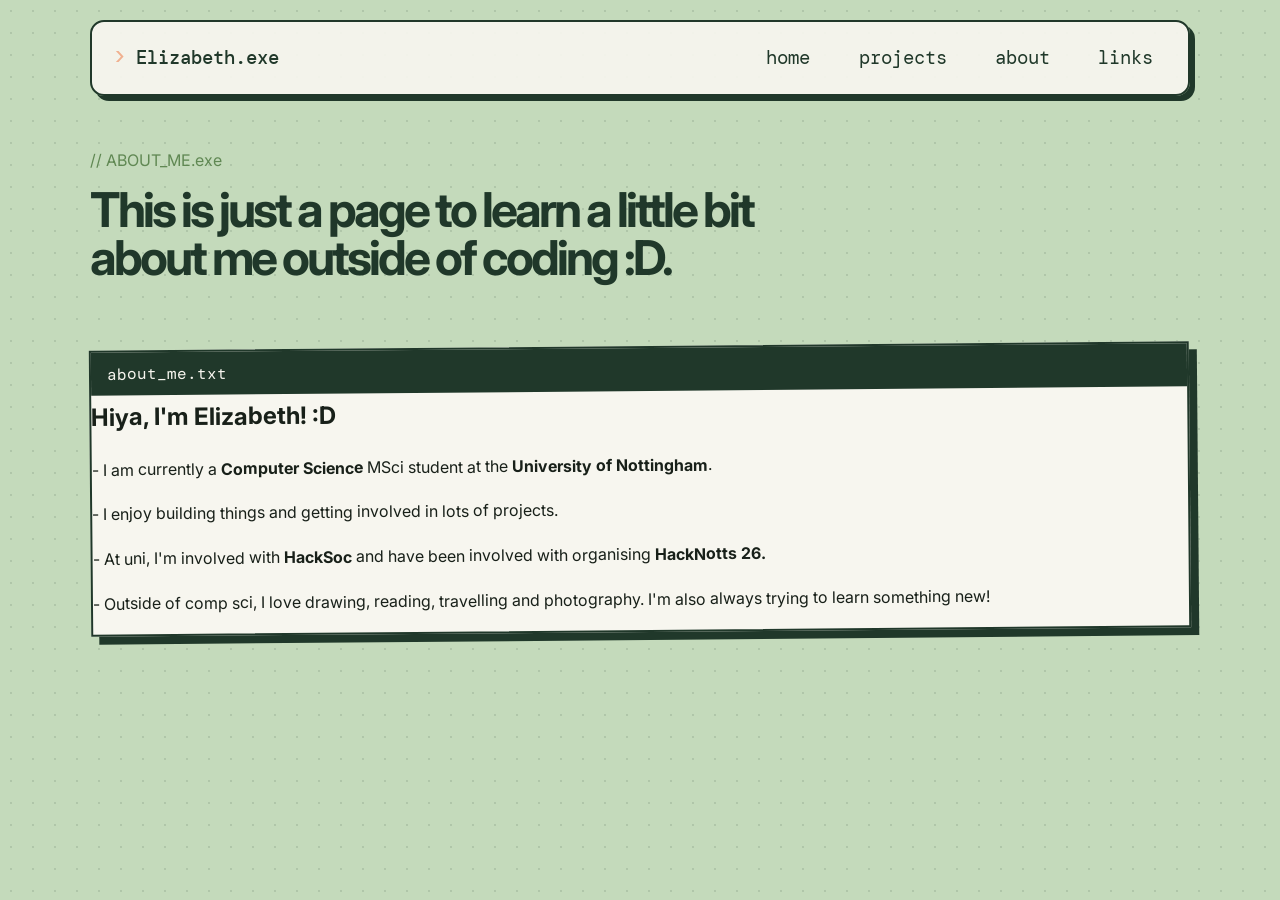
==== about.html @ 5b06da38 "complete about_me.txt window" ====
<!DOCTYPE html>
<html lang="en">
    <head>
        <title>Elizabeth - about</title>
        <meta charset="UTF-8">
        <meta name="viewport" content="width=device-width, initial-scale=1.0">
        <link rel="stylesheet" href="https://cdnjs.cloudflare.com/ajax/libs/font-awesome/4.7.0/css/font-awesome.min.css">
        <link rel="stylesheet" href="style.css">
    </head>

    <body>
        <header>
            <a href="website.html" class="logo"> Elizabeth.exe</a>
    
            <nav> 
                <a href="website.html">home</a>
                <a href="projects.html"> projects</a>
                <a href="about.html"> about</a>
                <a href="#">links</a>
            </nav>

        </header>

        <main class="about-page">

            <section class="about-heading">
                <p class="terminal-label">
                    // ABOUT_ME.exe
                </p>

                <h1>
                    This is just a page to learn a little bit about me outside of coding :D.
                </h1>

            </section>


            <section class="about-window">
                <div class="about-window-bar">
                    <span>
                        about_me.txt
                    </span>

                    <div class="window-buttons">

                        <i></i>
                        <i></i>
                        <i></i>
    
                    </div>
                </div>

                <div class="about-txt">
                    <h2>
                        Hiya, I'm Elizabeth! :D
                    </h2>

                    <p>
                        - I am currently a <b>Computer Science</b> MSci student at the <b>University of Nottingham</b>.
                    </p>

                    <p>
                        - I enjoy building things and getting involved in lots of projects.
                    </p>

                    <p>
                        - At uni, I'm involved with <b>HackSoc </b> and have been involved with organising <b>HackNotts 26.</b>
                    </p>

                    <p>
                        - Outside of comp sci, I love drawing, reading, travelling and photography. I'm also always trying to learn something new!
                    </p>
                </div>
            </section>





</html>
---- style.css ----
@import url('https://fonts.googleapis.com/css2?family=DM+Mono:wght@400;500&family=Inter:wght@400;500;600;700&family=Patrick+Hand&display=swap');

:root {
    --background: #c4dabb;
    --paper: #f7f6ef;
    --forest: #20382a;
    --text: #182019;
    --text-line: #667168;
    --accent: rgb(96, 136, 83);
    --accent-light: #f0b08f;
    --line: #9eaa9f;
    --shadow: rgba(24, 32, 25, 0.15);
}


*{
    margin: 0;
    padding: 0;
    box-sizing: border-box;
    
}

html {
    scroll-behavior: smooth;
}


body {
    min-height: 100vh;
    overflow-x: hidden;
    background: var(--background);
    color: var(--text);
    font-family: 'Inter', sans-serif;

    background-image: radial-gradient(rgba(32,56,42,0.12) 1px, transparent 1px);

    background-size: 22px 22px;
}

a {
    text-decoration: none;
    color: inherit;
}

header {
    position: fixed;
    top: 20px;
    left: 50%;
    transform: translateX(-50%);
    width: min(1100px, 90%);
    padding: 1rem 1.4rem;
    background: rgba(247, 246, 239, 0.92);
    border: 2px solid var(--forest);
    border-radius: 14px;
    box-shadow: 5px 5px 0 var(--forest);
    display:flex;
    justify-content: space-between;
    align-items: center;
    z-index:100;
}

.logo{
    font-family: 'DM Mono', monospace;
    font-size: 1.2rem;
    font-weight: 500;
    color: var(--forest);  
    transition: 0.5s;
}

.logo:before {
    content: '>';
    color: var(--accent-light);
}

.logo:hover{
    transform: scale(1.1);
}

nav {
    display: flex;
    align-items: center;
    gap: 1.5rem;
}

nav a {
    font-family: 'DM Mono', monospace;
    font-size: 1.2rem;
    color: var(--forest);
    padding: 0.4rem 0.7rem;
    border: 1px solid transparent;
    transition: 0.2s ease;
}

nav a:hover, nav a.active{
    background: var(--accent-light);
    border: 1px solid var(--forest);

    transform: rotate(-2 deg);
}


.home {
   position: relative;
    width: min(1100px, 90%);
    min-height: 100vh;
    margin: 0 auto;
    padding-top: 160px;
    padding-bottom: 100px;
    display: grid;
    grid-template-columns: 0.8fr 1.2fr;
    gap: 5rem;
    align-items: center;
  }
  
.home-img  {
    position: relative;
    display: flex;
    justify-content: center;
    align-items: center;
}

.home-img::before{
    content: "";
    position: absolute;
    width: 90px;
    height: 25px;
    background: rgba(239, 196, 142, 0.8);
    top: -15px;
    left: 50%;
    transform: translateX(-50%) rotate(-4deg);
    z-index: 2;


}


.home-img img {
    width: 330px;
    height: 380px;
    object-fit: cover;
    border: 8px solid var(--paper);
    box-shadow: 8px 8px 0 var(--forest), 0 12px 30px var(--shadow);
    transform: rotate(-3deg);
    transition: 0.3s ease;
}

.home-img img:hover {
    transform: rotate(1deg) scale(1.03);
}

.home-img:after {
    content: "^ This is me, designed using picrew! :)";
    position: absolute;
    bottom: -45px;
    right: 5px;
    font-family: "Patrick Hand", cursive;
    font-size: 1.4rem;
    color: var(--forest);
    transform: rotate(-5deg);

}

.home-content {
    position:relative;
}

.home-content:before {
    content:"// Computer Science Student at the University of Nottingham!";
    display: block;
    margin-bottom: 0.8rem;
    font-family: 'DM Mono', monospace;
    font-size: 0.8rem;
    color: var(--accent);
}

.home-content h1{
    font-size: clamp(3rem, 6vw, 5.5rem);
    line-height: 0.95;
    letter-spacing: -3px;
    margin-bottom: 1.5rem;
    color: var(--forest);
}

.home-content h1 span{
    color: var(--accent);
}

.social-icons {
    display: flex;
    gap: 1rem;
    margin-top: 2rem;
    flex-wrap: wrap;
}

.social-icons .link a {
    background: var(--forest);
    color: white;
    padding: 0.8rem 1rem;
    border: 2px solid var(--forest);
    display: flex;
    flex-direction: row;
    align-items: center;
    gap: 0.6rem;
    transition: 0.2s ease;
    font-family: 'DM Mono', monospace;
    font-size: 0.8rem;

}

.social-icons .link a:hover {
    background: var(--accent);
    transform: translateY(-4px) rotate(-2deg);
    box-shadow: 4px 4px 0 var(--forest);
}


.social-icons i {
    font-size: 20px !important;
}


.info-box {
   position: relative;
   background: var(--paper);
   border: 2px solid var(--forest);
   padding: 2rem;
   margin: 2rem 0;
   box-shadow: 7px 7px 0 var(--forest);
   transform: rotate(1deg);
}

.info-box:before{
    content: "about_me.txt";
    display: block;
    margin: -2rem -2rem 2rem -2rem;
    padding: 0.5rem 1rem;
    background: var(--forest);
    color: var(--paper);
    font-family: 'DM Mono', monospace;
    font-size: 0.75rem;
}

.info-box:after{
    content: "x";
    position: absolute;
    top: 5px;
    right: 10px;
    color: var(--paper);
    font-family: 'DM Mono', monospace;
}
  
.info-box h3 {
    font-family: 'DM Mono', monospace;
    font-size: 1.5rem;
    margin-bottom: 1rem;
    color: var(--accent);
}

.info-box p {
    font-size: 1rem;
    line-height: 1.7;
    color: var(--text);
}

.home-content h4{
    margin-top: 3rem;
    margin-bottom: 1.5rem;
    font-size: 1rem;
    font-family: 'DM Mono', monospace;
    color: var(--forest);
}

.home-content > p {
    margin-bottom: 1rem;
    padding: 1rem 1.2rem;
    background: rgba(247, 246, 239, 0.7);
    border-left: 4px solid var(--accent);
    font-size: 0.95rem;
    line-height: 1.7;
}


.home-content:after {
    content: "thank you for looking at my wesbite! :)";
    position: absolute;
    right: -30px;
    top: -40px;
    padding: 0.5rem 0.8rem;
    background: var(--accent-light);
    border: 1px solid var(--forest);
    font-family: 'DM Mono', monospace;
    font-size: 0.7rem;
    transform: rotate(4deg);
    box-shadow: 3px 3px 0 var(--forest);
}


.projects-page {
    min-height: 100vh;
    padding-top: 150px;
    padding-bottom: 100px;
}


.projects {
    width: min(1100px,  90%);
    margin: 0 auto;
}

.projects-heading {
    max-width: 700px;
    margin-bottom: 4rem;
}

.projects-heading h1 {
    font-size: clamp(3rem, 6vw, 5rem);
    line-height: 1;
    letter-spacing: -3px;
    color: var(--forest);
    margin-bottom: 1.5rem;
}

.projects-heading h1 span {
    color: var(--accent);
}

.projects-intro {
    max-width: 600px;
    font-size: 1rem;
    line-height: 1.7;
    color: var(--text-line);
}

.project-grid {
    display: grid;
    grid-template-columns: repeat(2, minmax(0, 1fr));
    gap: 2.5rem;
}

.project-card {
    position: relative;
    background: var(--paper);
    border: 2px solid var(--forest);
    box-shadow: 7px 7px 0 var(--forest);
    transition: transform 0.25s ease, box-shadow 0.25s ease;
    overflow: hidden;
}


.project-card:nth-child(2) {
    transform: rotate(1deg);
}

.project-card:nth-child(3) {
    transform: rotate(-1deg);
}

.project-card:nth-child(4) {
    transform: rotate(1.5deg);
}

.project-card:hover{
    transform: translate(-4px, -6px) rotate(0deg);
    box-shadow: 12px 12px 0 var(--accent);
}

.window-bar {
    display: flex;
    justify-content: space-between;
    align-items: center;
    padding: 0.7rem 1rem;
    background: var(--forest);
    color: var(--paper);
    font-family: 'DM Mono', monospace;
    font-size: 0.75rem;
}

.window-button{
    display: flex;
    gap: 5px;
}

.window-button i {
    display: block;
    width: 9px;
    height: 9px;
    border-radius: 50%;
    background: var(--paper);
}

.project-card:hover .window-button i:nth-child(1) {
    background: var(--accent);
}

.project-card:hover .window-button i:nth-child(2) {
    background: var(--accent-light);
}

.project-content {
    position: relative;
    padding: 2rem;
}

.project-num {
    font-family: 'DM Mono', monospace;
    font-size: 1.5rem;
    color: var(--accent);
}

.project-content h2 {
    margin-top: 0.5rem;
    margin-bottom: 1rem;
    font-size: 2rem;
    color: var(--forest);
}


.project-content p {
    color: var(--text);
    line-height: 1.7;
    font-size: 0.9rem;
    min-height: 100px;
}

.project-tags {
    display: flex;
    flex-wrap: wrap;
    gap: 0.5rem;
    margin-top: 1.5rem;
}

.project-tags span {
    padding: 0.3rem 0.5rem;
    border: 1px solid var(--forest);
    color: var(--forest);
    font-family: 'DM Mono', monospace;
    font-size: 0.65rem;
    background: var(--shadow);
    transition: 0.2s ease;
}

.project-card:hover .project-tags span {
    background: var(--accent-light);
    transform: translate(-2px);
}


.project-footer {
    display: flex;
    justify-content: space-between;
    align-items: center;
    gap: 1rem;
    margin-top: 2rem;
    padding-top: 1rem;
    border-top: 1px dashed var(--line);
}

.status {
    font-family: 'DM Mono', monospace;
    font-size: 1.2rem;
    color: var(--accent);
}

.project-link {
    font-family: 'DM Mono', monospace;
    font-size: 1.2rem;
    color: var(--forest);
    font-weight: 500;
    transition: 0.2s ease;
}


.project-link:hover {
    color: var(--accent);
    transform: translate(5px);
}

@media (max-width: 800px) {

    .projects-page {
        padding-top: 120px;
    }

    .project-grid {
        grid-template-columns: 1fr;
        gap: 2rem;
    }

    .project-card:nth-child(n) {
        transform: rotate(0deg);
    }

    .project-card:hover {
        transform: translateY(-5px);
    }

    .projects-heading h1 {
        font-size: 3.5rem;
    }

}


.about-page {
    width: min(1100px, 90%);
    margin: 0 auto;
    padding-top: 150px;
    padding-bottom: 120px;
}

.about-heading {
    max-width: 700px;
    margin-bottom: 4rem;
}

.about-heading .terminal-label {
    margin-bottom: 1rem;
    color: var(--accent);
}

.about-heading h1 {
    font-size: clamp(2rem, 4vw, 3rem);
    line-height: 1;
    letter-spacing: -3px;
    color: var(--forest);
    margin-bottom: 1.5rem;
}


.about-window {
    background: var(--paper);
    border: 2px solid var(--forest);
    box-shadow: 8px 8px 0 var(--forest);
    margin-bottom: 7rem;
    transform: rotate(-0.5deg);
}

.about-window-bar {
    display: flex;
    justify-content: space-between;
    align-items: center;
    padding: 0.7rem 1rem;
    background: var(--forest);
    color: var(--paper);
    font-family: 'DM Mono', monospace;
    font-size: 1rem;
}

.about-txt h2 {
    line-height: 1.8;
    margin-bottom: 1rem;
    color: var(--text);
}

.about-txt p {
    line-height: 1.8;
    margin-bottom: 1rem;
    color: var(--text);
}
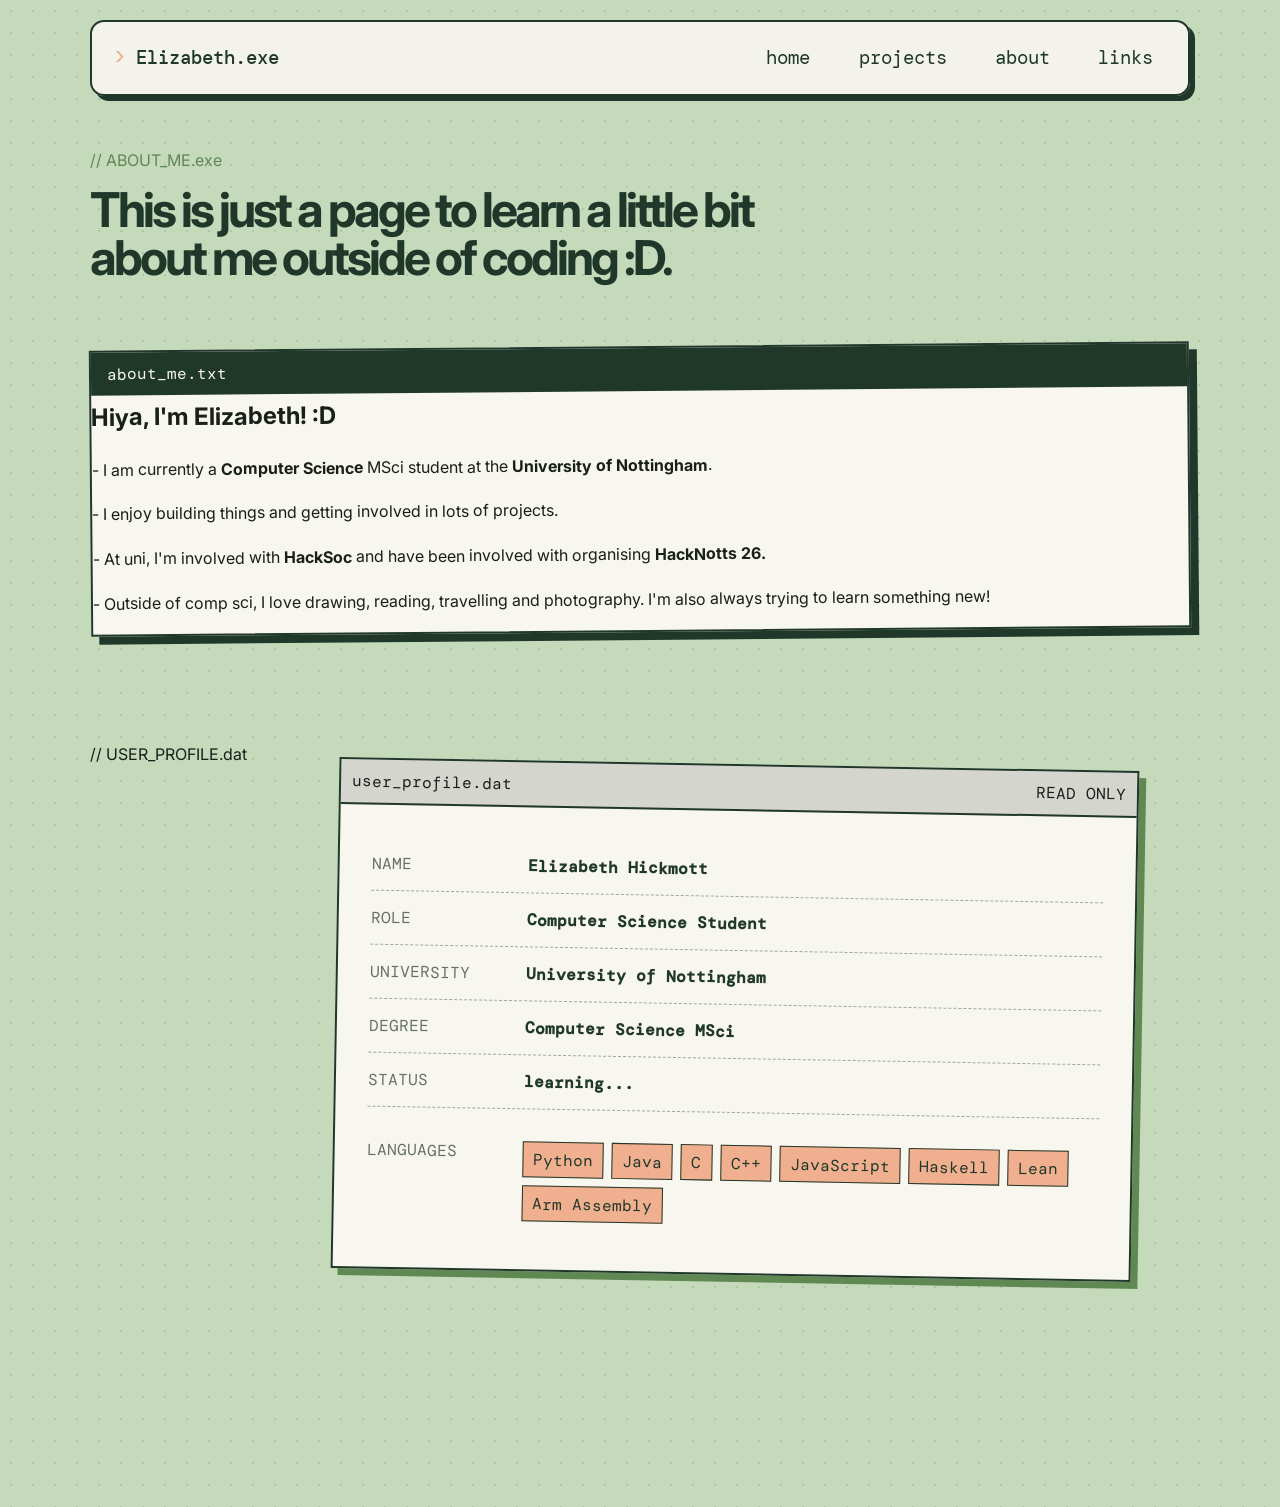
==== commit 9fff2de1: "add more prettier layout to about me" ====
--- a/about.html
+++ b/about.html
@@ -74,6 +74,70 @@
             </section>
 
 
+            <section class="profile-section">
+                <div class="section-label">
+                    // USER_PROFILE.dat
+                </div>
+
+                <div class="profile-card">
+                    <div class="profile-header">
+                        <span>
+                            user_profile.dat
+                        </span>
+
+                        <span>
+                            READ ONLY
+                        </span>
+                    </div>
+
+                    <div class="profile-content">
+                        <div class="profile-row">
+                            <span> NAME</span>
+                            <strong>Elizabeth Hickmott</strong>
+                        </div>
+
+                        <div class="profile-row">
+                            <span> ROLE</span>
+                            <strong>Computer Science Student</strong>
+                        </div>
+
+                        <div class="profile-row">
+                            <span> UNIVERSITY</span>
+                            <strong>University of Nottingham</strong>
+                        </div>
+
+                        <div class="profile-row">
+                            <span> DEGREE</span>
+                            <strong>Computer Science MSci</strong>
+                        </div>
+
+                        <div class="profile-row">
+                            <span> STATUS</span>
+                            <strong>learning...</strong>
+                        </div>
+
+
+                        <div class="profile-divider"></div>
+
+                        <div class="profile-row skills">
+                            <span> LANGUAGES</span>
+
+                            <div>
+                                <span>Python</span>
+                                <span>Java</span>
+                                <span>C</span>
+                                <span>C++</span>
+                                <span>JavaScript</span>
+                                <span>Haskell</span>
+                                <span>Lean</span>
+                                <span>Arm Assembly</span>
+                            </div>
+                        </div>
+                    </div>
+                </div>
+            </section>
+
+
 
 
 
--- a/style.css
+++ b/style.css
@@ -556,4 +556,80 @@
     line-height: 1.8;
     margin-bottom: 1rem;
     color: var(--text);
+}
+
+
+.profile-section {
+    margin-bottom: 7rem;
+}
+
+.profile-card {
+    max-width: 800px;
+    margin-left: auto;
+    margin-right: 5%;
+    background: var(--paper);
+    border: 2px solid var(--forest);
+    box-shadow: 7px 7px 0 var(--accent);
+    transform: rotate(1deg);
+}
+
+
+.profile-header {
+    display: flex;
+    justify-content: space-between;
+    padding: 0.7rem 0.7rem;
+    background: var(--shadow);
+    border-bottom: 2px solid var(--forest);
+    font-family: 'DM Mono', monospace;
+    font-size: 1rem;
+}
+
+.profile-content {
+    padding: 2rem;
+}
+
+
+.profile-row {
+    display: grid;
+    grid-template-columns: 140px 1fr;
+    gap: 1rem;
+    padding: 1rem 0;
+    border-bottom: 1px dashed var(--line);
+    font-family: 'DM Mono', monospace;
+    font-size: 1rem;
+}
+
+.profile-row span {
+    color: var(--text-line);
+}
+
+.profile-row strong {
+    color: var(--forest);
+}
+
+.profile-row .online {
+    color: var(--accent);
+}
+
+
+.profile-divider {
+    height: 1rem;
+}
+
+.profile-row.skills {
+    border-bottom: none;
+}
+
+
+.profile-row.skills div {
+    display: flex;
+    flex-wrap: wrap;
+    gap: 0.5rem;
+}
+
+.profile-row.skills div span {
+    padding: 0.4rem 0.6rem;
+    background: var(--accent-light);
+    border: 1px solid var(--forest);
+    color: var(--forest);
 }
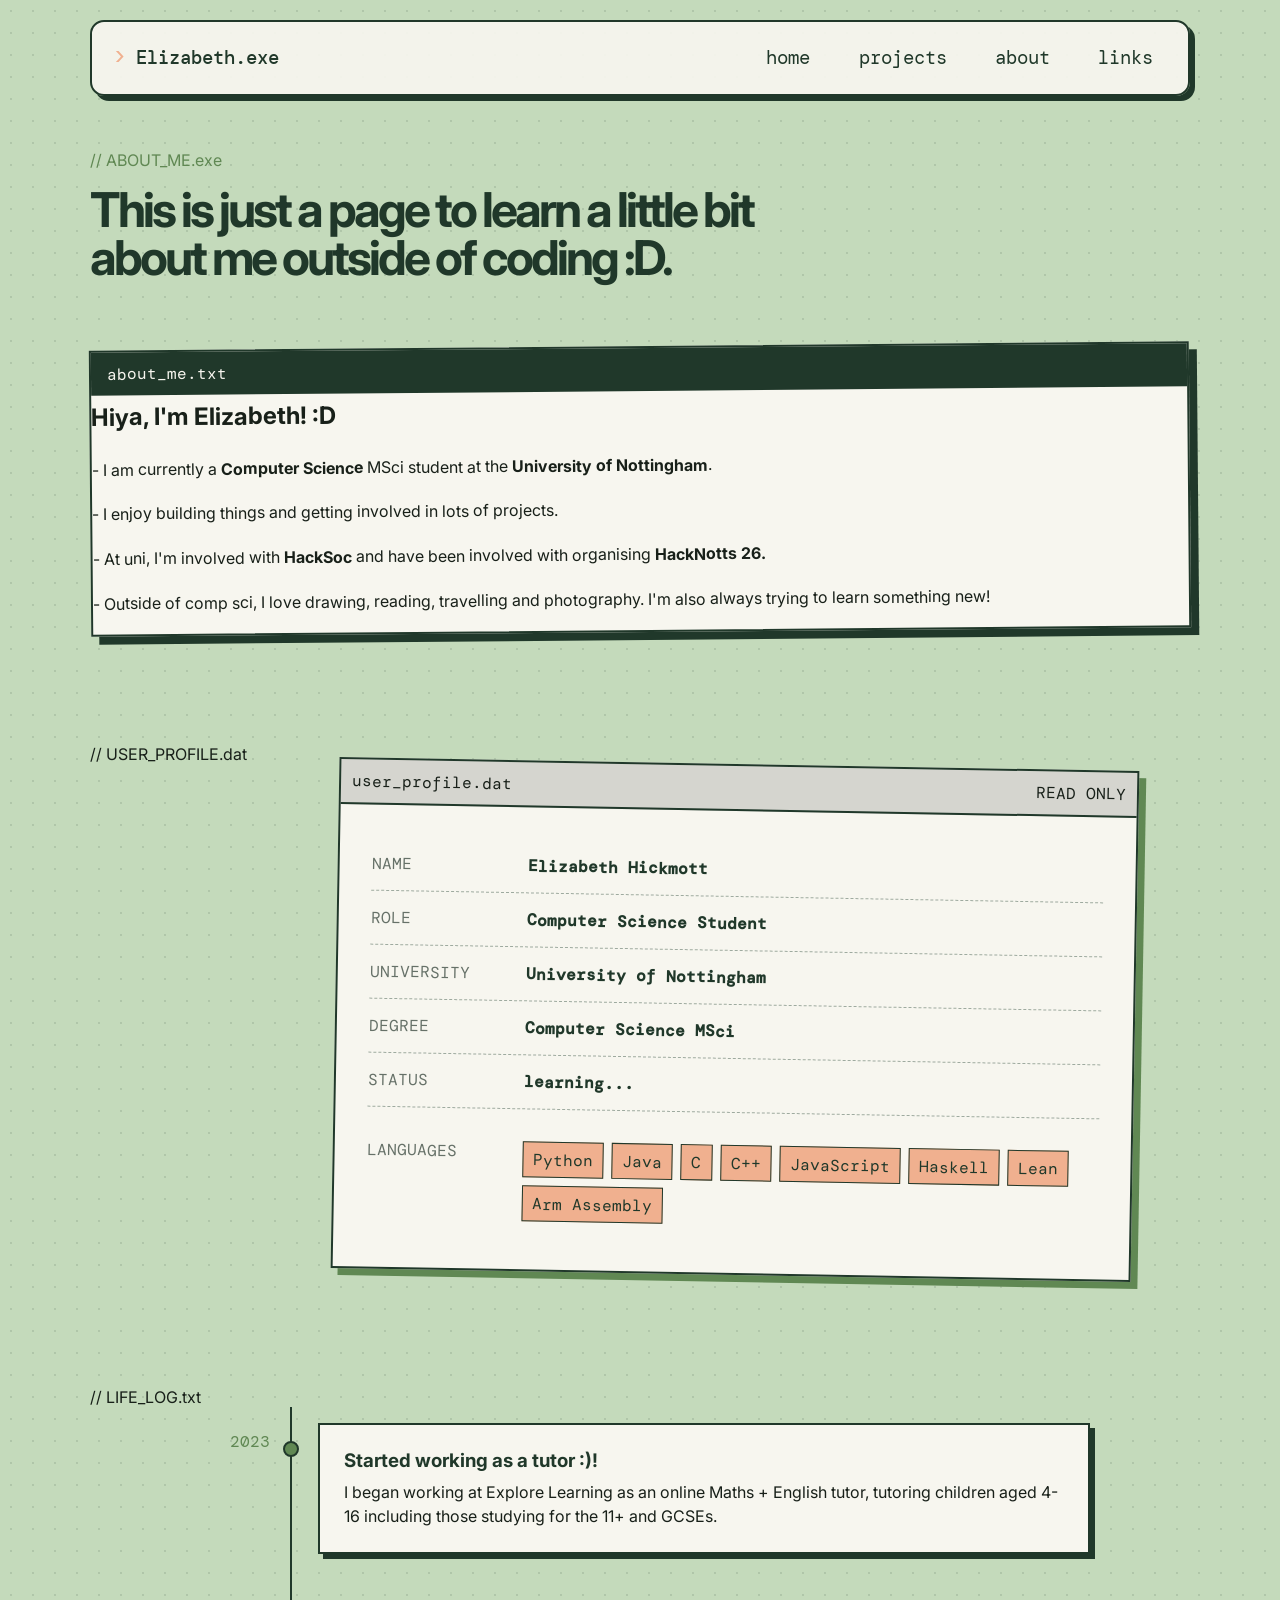
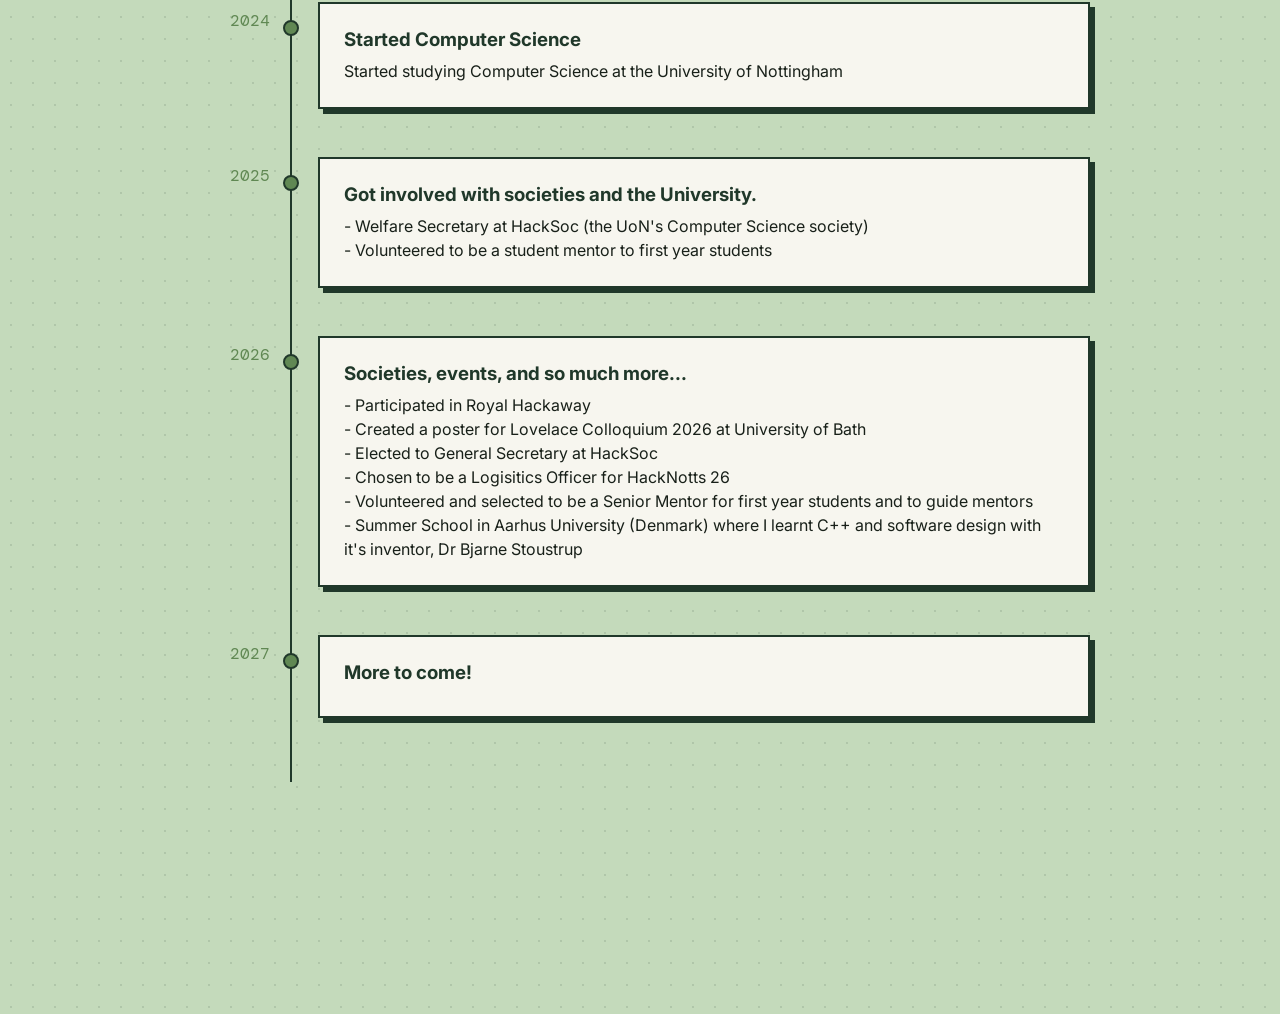
==== commit 28c4b89b: "add a cute timeline" ====
--- a/about.html
+++ b/about.html
@@ -138,6 +138,104 @@
             </section>
 
 
+            <section class="life-section">
+                <div class="section">
+                    // LIFE_LOG.txt
+                </div>
+
+                <div class="timeline">
+                    <div class="timeline-item">
+                        <div class="timeline-date">
+                            2023
+                        </div>
+                        
+                        <div class="timeline-content">
+                        <h3>
+                            Started working as a tutor :)!
+                        </h3>
+                        <p>
+                            I began working at Explore Learning as an online Maths + English tutor, tutoring children aged 4-16 including those studying for the 11+ and GCSEs.
+                        </p>
+                    </div>
+                </div>
+
+                    <div class="timeline-item">
+                        <div class="timeline-date">
+                            2024
+                        </div>
+                        
+                        <div class="timeline-content">
+                            <h3>
+                                Started Computer Science
+                            </h3>
+                            <p>
+                                Started studying Computer Science at the University of Nottingham
+                            </p>
+                        </div>
+                    </div>
+
+                    <div class="timeline-item">
+                        <div class="timeline-date">
+                            2025
+                        </div>
+                        
+                        <div class="timeline-content">
+                            <h3>
+                                Got involved with societies and the University.
+                            </h3>
+                            <p>
+                                - Welfare Secretary at HackSoc (the UoN's Computer Science society)
+                                <br>
+                                - Volunteered to be a student mentor to first year students
+                            </p>
+                        </div>
+                    </div>
+
+                    <div class="timeline-item">
+                        <div class="timeline-date">
+                            2026
+                        </div>
+                        
+                        <div class="timeline-content">
+                            <h3>
+                                Societies, events, and so much more...
+                            </h3>
+                            <p>
+                                - Participated in Royal Hackaway
+                                <br>
+                                - Created a poster for Lovelace Colloquium 2026 at University of Bath
+                                <br>
+                                - Elected to General Secretary at HackSoc 
+                                <br>
+                                - Chosen to be a Logisitics Officer for HackNotts 26
+                                <br>
+                                - Volunteered and selected to be a Senior Mentor for first year students and to guide mentors
+                                <br>
+                                - Summer School in Aarhus University (Denmark) where I learnt C++ and software design with it's inventor, Dr Bjarne Stoustrup
+                            </p>
+                        </div>
+                    </div>
+
+                    <div class="timeline-item">
+                        <div class="timeline-date">
+                            2027
+                        </div>
+                        
+                        <div class="timeline-content">
+                            <h3>
+                                More to come!
+                            </h3>
+                        </div>
+                       
+                    </div>
+                </div>
+
+
+
+
+            </section>
+
+
 
 
 
--- a/style.css
+++ b/style.css
@@ -24,7 +24,7 @@
     scroll-behavior: smooth;
 }
 
-
+/* website.html */
 body {
     min-height: 100vh;
     overflow-x: hidden;
@@ -294,7 +294,7 @@
     box-shadow: 3px 3px 0 var(--forest);
 }
 
-
+/* projects.html */
 .projects-page {
     min-height: 100vh;
     padding-top: 150px;
@@ -500,7 +500,7 @@
 
 }
 
-
+/* about.html */
 .about-page {
     width: min(1100px, 90%);
     margin: 0 auto;
@@ -632,4 +632,72 @@
     background: var(--accent-light);
     border: 1px solid var(--forest);
     color: var(--forest);
+}
+
+
+.life-section {
+    margin-bottom: 7rem;
+}
+
+.timeline {
+    position: relative;
+    max-width: 900px;
+    margin: 0 auto;
+    padding: 1rem 0;
+}
+
+.timeline:before {
+    content: "";
+    position: absolute;
+    left: 100px;
+    top: 0;
+    bottom: 0;
+    width: 2px;
+    background: var(--forest);
+}
+
+.timeline-item {
+    display: grid;
+    grid-template-columns: 80px 1fr;
+    gap: 3rem;
+    margin-bottom: 3rem;
+}
+
+.timeline-date {
+    font-family: 'DM Mono', monospace;
+    font-size: 1rem;
+    color: var(--accent);
+    text-align: right;
+    padding-top: 0.5rem;
+}
+
+
+.timeline-content {
+    position: relative;
+    padding: 1.5rem;
+    background: var(--paper);
+    border: 2px solid var(--forest);
+    box-shadow: 5px 5px 0 var(--forest);
+}
+
+.timeline-content:before {
+    content: "";
+    position: absolute;
+    left: -2.3rem;
+    top: 1rem;
+    width: 12px;
+    height: 12px;
+    background: var(--accent);
+    border: 2px solid var(--forest);
+    border-radius: 50%;
+}
+
+.timeline-content h3 {
+    color: var(--forest);
+    margin-bottom: 0.5rem;
+}
+
+.timeline-content p {
+    color: var(--text);
+    line-height: 1.5;
 }
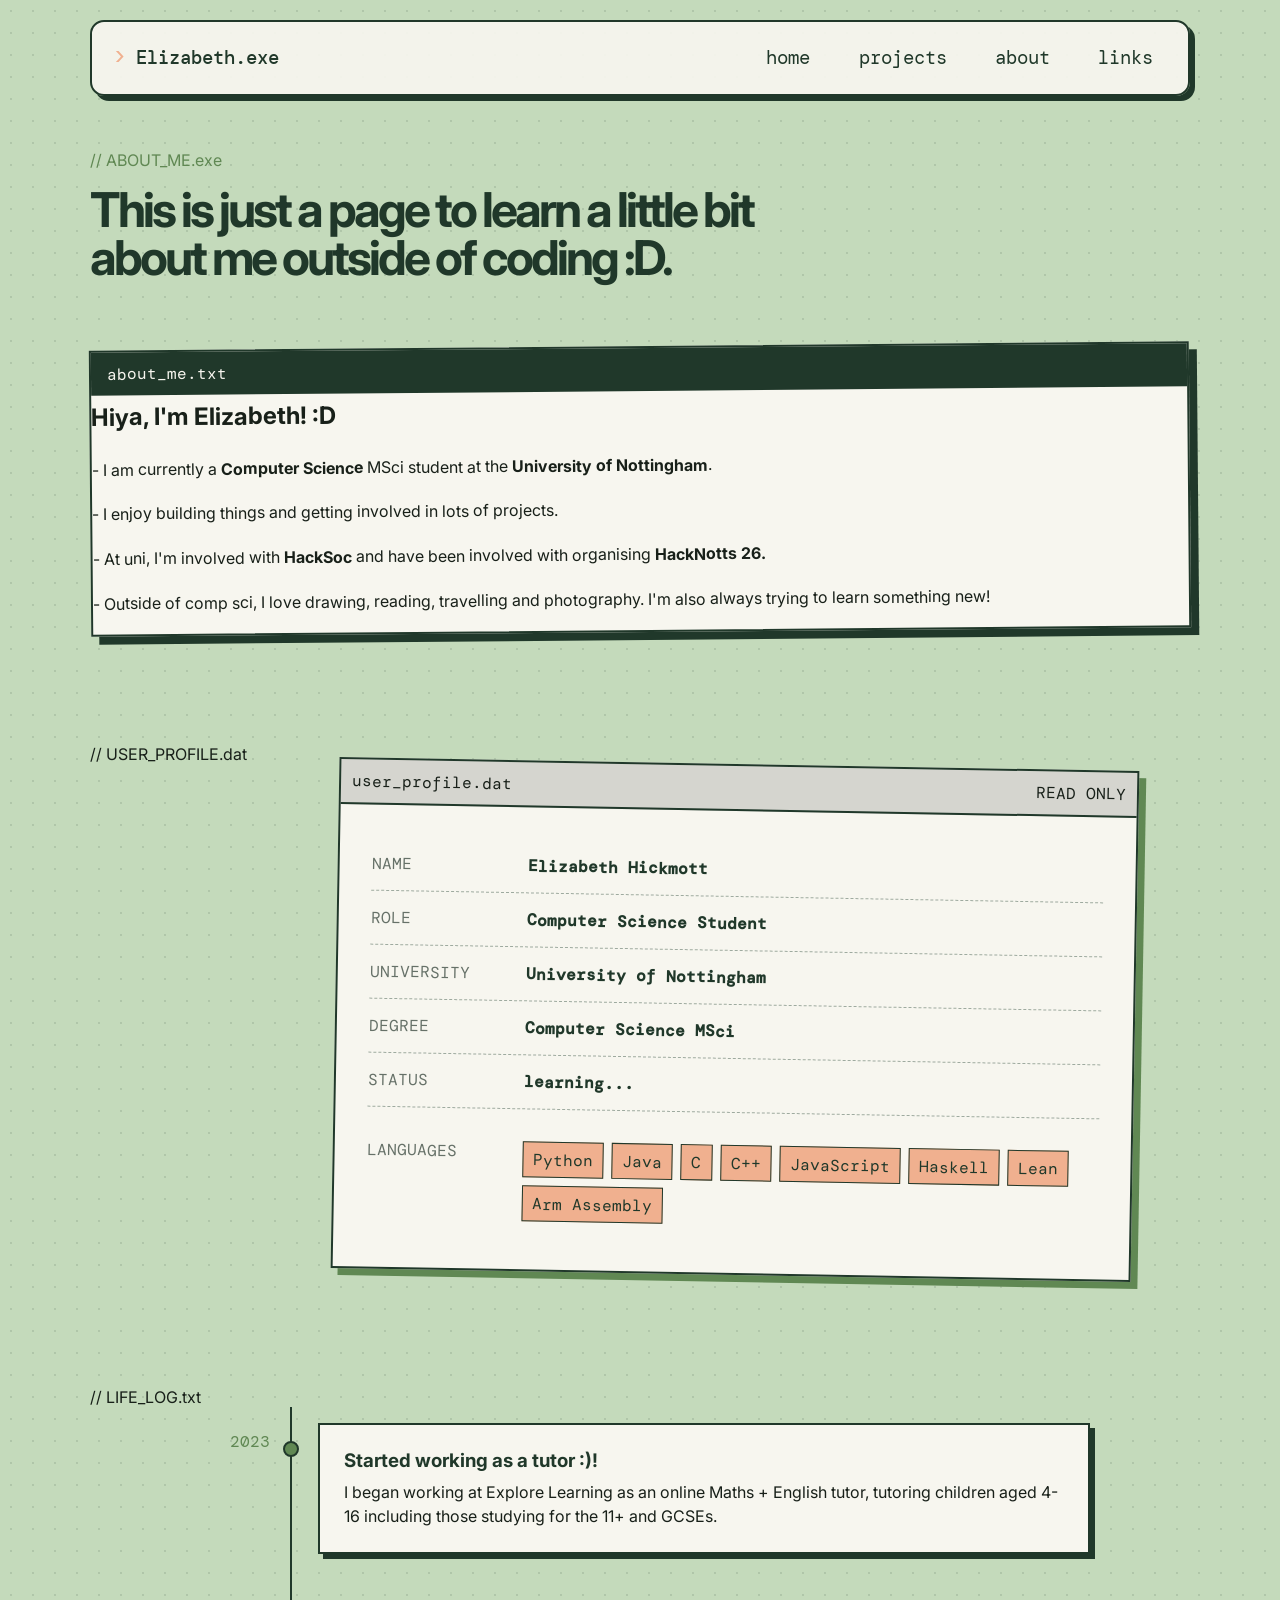
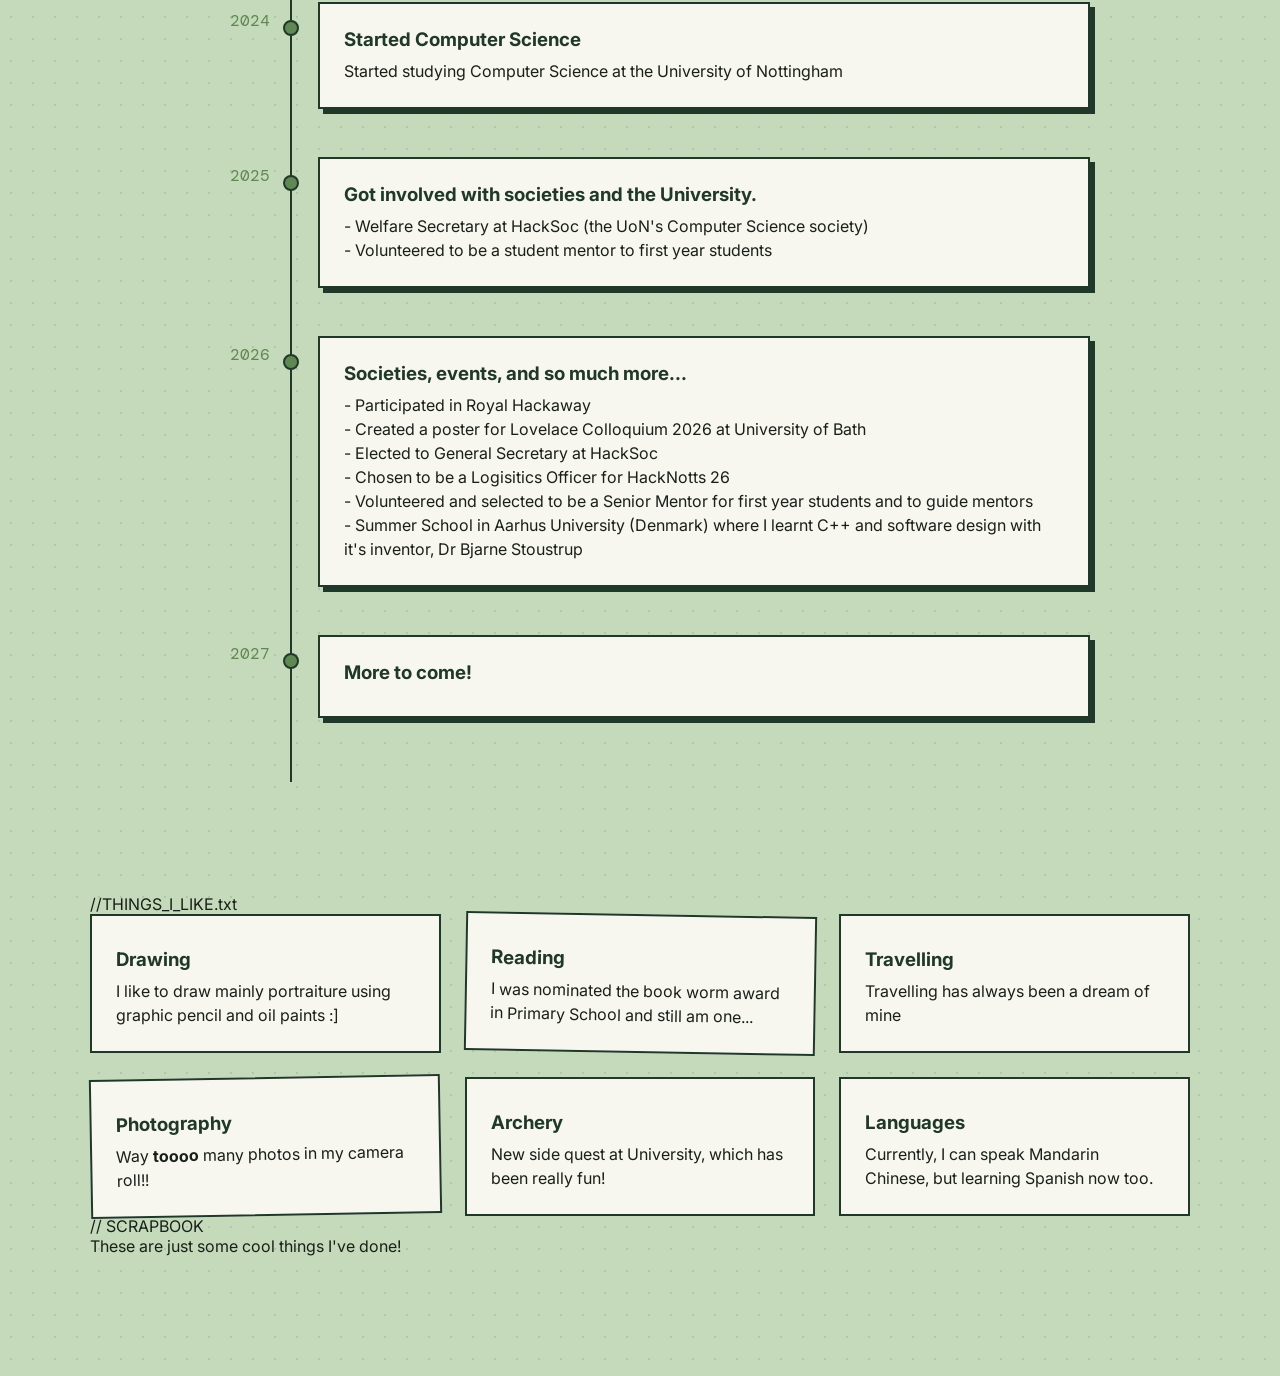
==== commit 1cfe3190: "forgot to commit changes with new like section" ====
--- a/about.html
+++ b/about.html
@@ -139,7 +139,7 @@
 
 
             <section class="life-section">
-                <div class="section">
+                <div class="section-label">
                     // LIFE_LOG.txt
                 </div>
 
@@ -236,6 +236,62 @@
             </section>
 
 
+            <secton class="like-section">
+                <div class="section-label">
+                    //THINGS_I_LIKE.txt
+                </div>
+
+                <div class="likes">
+                    <div class="like-card">
+                        <h3>Drawing</h3>
+                        <p>I like to draw mainly portraiture using graphic pencil and oil paints :]</p>
+                    </div>
+
+                    <div class="like-card">
+                        <h3>Reading</h3>
+                        <p>I was nominated the book worm award in Primary School and still am one... </p>
+                    </div>
+
+                    <div class="like-card">
+                        <h3>Travelling</h3>
+                        <p>Travelling has always been a dream of mine</p>
+                    </div>
+
+                    <div class="like-card">
+                        <h3>Photography</h3>
+                        <p>Way <b>toooo</b> many photos in my camera roll!!</p>
+                    </div>
+
+                    <div class="like-card">
+                        <h3>Archery</h3>
+                        <p>New side quest at University, which has been really fun!</p>
+                    </div>
+
+                    <div class="like-card">
+                        <h3>Languages</h3>
+                        <p>Currently, I can speak Mandarin Chinese, but learning Spanish now too.</p>
+                    </div>
+
+                </div>
+            </secton>
+
+
+            <section class="scrapbook-section">
+                <div class="section-label">
+                    // SCRAPBOOK
+                </div>
+
+                <p class="scrapbook-into">
+                    These are just some cool things I've done!
+                </p>
+
+
+                <div class="scrapbook">
+                    <div  class="scrap-pho"
+                </div>
+            </section>
+
+
 
 
 
--- a/style.css
+++ b/style.css
@@ -700,4 +700,50 @@
 .timeline-content p {
     color: var(--text);
     line-height: 1.5;
+}
+
+.like-section {
+    margin-bottom: 10rem;
+}
+
+
+.likes {
+    display: grid;
+    gap: 1.5rem;
+    grid-template-columns: repeat(3, 1fr);
+}
+
+
+.like-card {
+    padding: 1.5rem;
+    background: var(--paper);
+    border: 2px solid var(--forest);
+    transition: 0.2s ease;
+}
+
+
+.like-card:nth-child(2) {
+    transform: rotate(1deg);
+}
+
+.like-card:nth-child(4) {
+    transform: rotate(-1deg);
+}
+
+.like-card:hover {
+    transform: translateY(-6px) rotate(0deg);
+    box-shadow: 5px 5px 0 var(--accent);
+}
+
+.like-card h3 {
+    margin-top: 0.5rem;
+    color: var(--forest);
+}
+
+
+.like-card p {
+    margin-top: 0.5rem;
+    color: var(--text);
+    line-height: 1.5rem;
+    font-size: 1rem;
 }
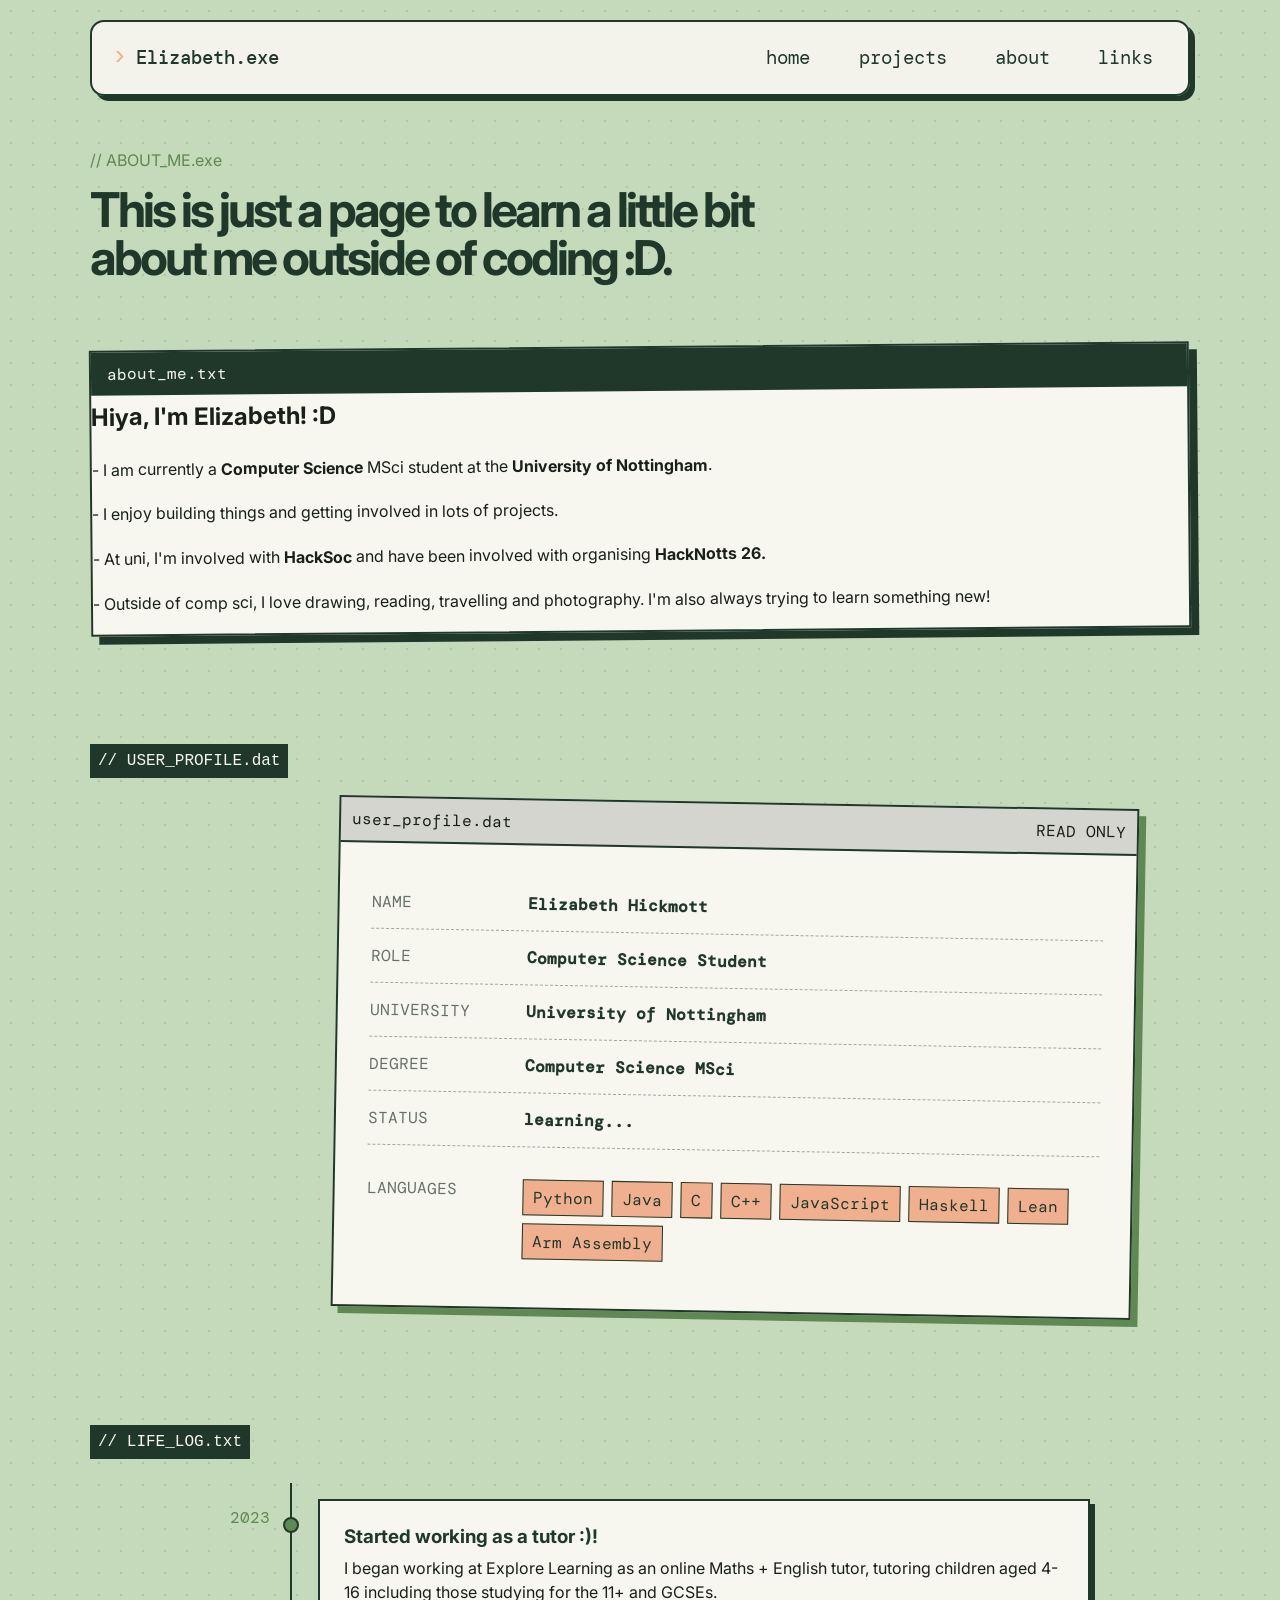
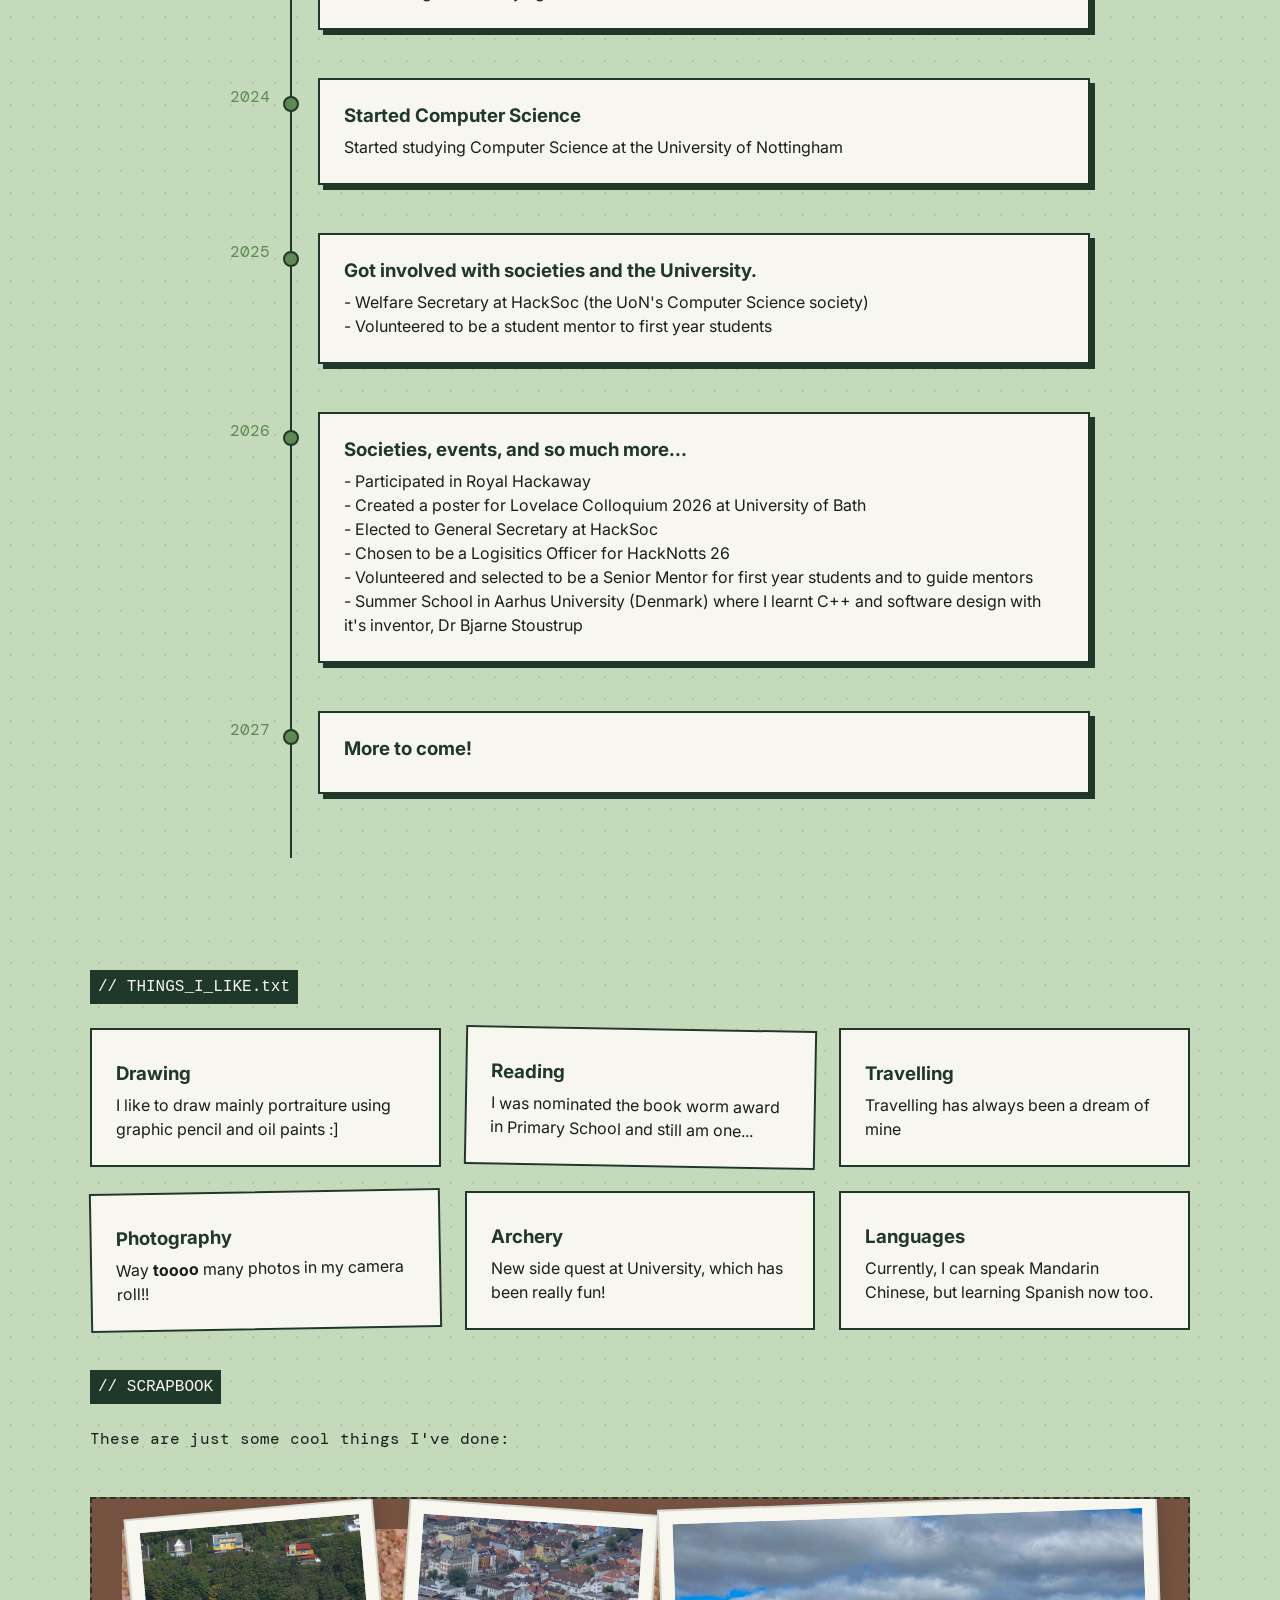
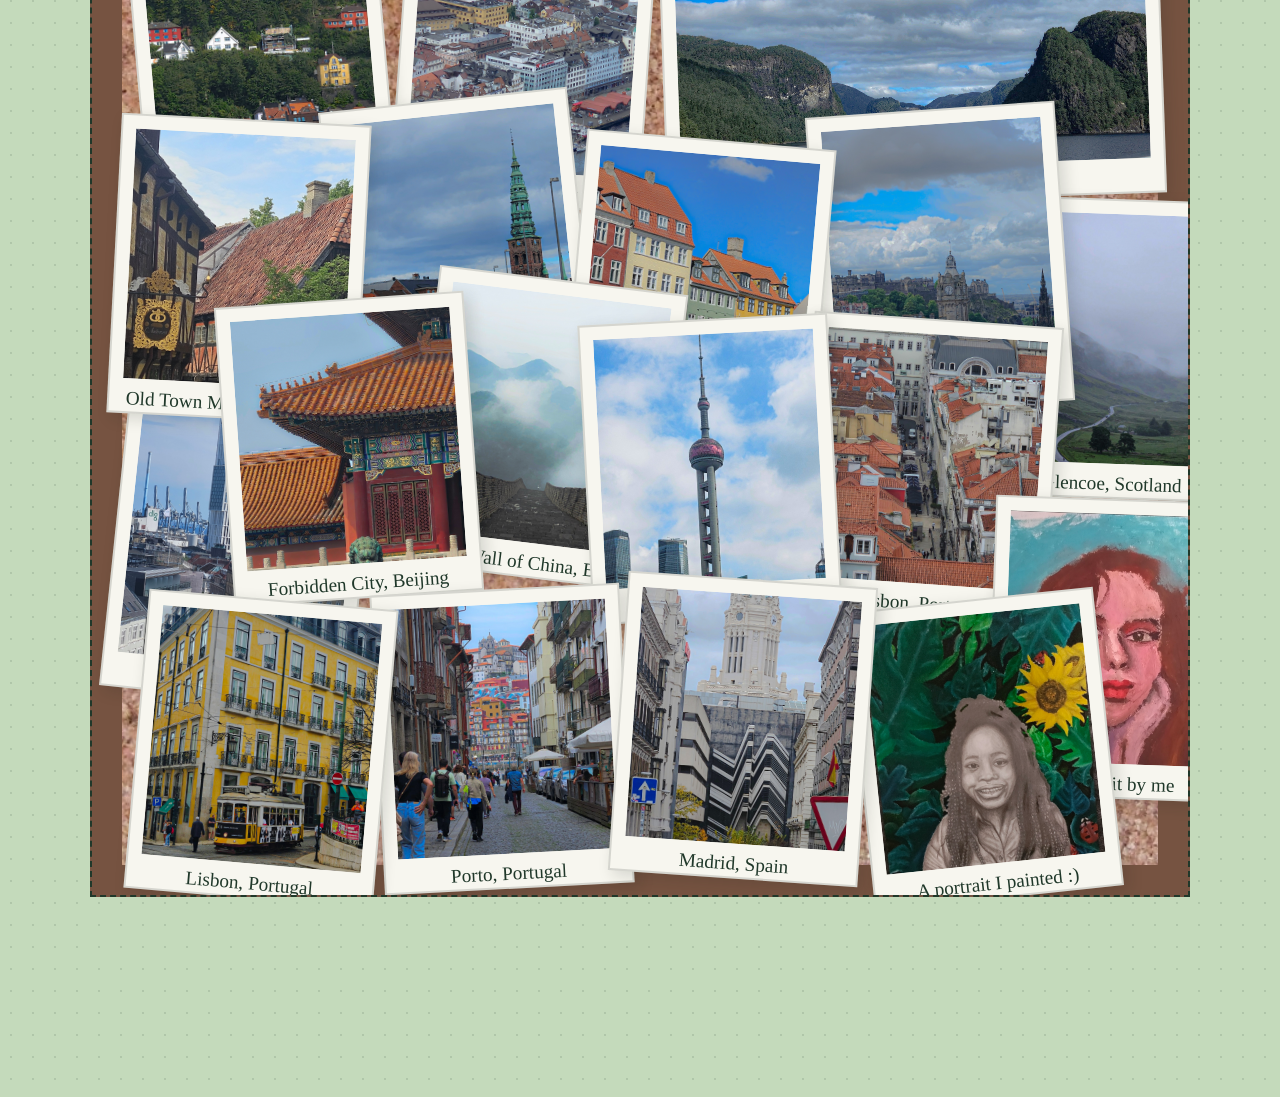
==== commit db1a8e78: "complete scrapbookgit add ." ====
--- a/about.html
+++ b/about.html
@@ -238,7 +238,7 @@
 
             <secton class="like-section">
                 <div class="section-label">
-                    //THINGS_I_LIKE.txt
+                    // THINGS_I_LIKE.txt
                 </div>
 
                 <div class="likes">
@@ -277,17 +277,179 @@
 
 
             <section class="scrapbook-section">
+                <br><br>
                 <div class="section-label">
                     // SCRAPBOOK
                 </div>
 
-                <p class="scrapbook-into">
-                    These are just some cool things I've done!
+                <p class="scrapbook-intro">
+                    These are just some cool things I've done:
                 </p>
 
 
                 <div class="scrapbook">
-                    <div  class="scrap-pho"
+
+                    <div class="photo-board">
+                        <img src="images/corkboard.jpg" alt="corkboard">
+                    </div>
+
+                    <div class="scrapbook-photo photo-one">
+                        <div class="photo">
+                            <img src="images/Bergen.jpg" alt="Bergen, Norway">
+                        </div>
+
+                        <span> Bergen, Norway </span>
+                    </div>
+
+                    <div class="scrapbook-photo photo-two">
+
+                        <div class="photo">
+                            <img src="images/BergenCity.jpg" alt="Bergen, Norway">
+                        </div>
+
+                        <span> Bergen, Norway </span>
+                    </div>
+
+                    <div class="scrapbook-photo2 photo-three">
+                        <div class="photo">
+                            <img src="images/BergenFjord.jpg" alt="Bergen, Norway">
+                        </div>
+
+                        <span> Bergen Fjord, Norway </span>
+                    </div>
+
+
+                    <div class="scrapbook-photo photo-four">
+                        <div class="photo">
+                            <img src="images/Aarhus.jpg" alt="Aarhus, Denmark">
+                        </div>
+
+                        <span> Aarhus, Denmark </span>
+                    </div>
+
+
+                    <div class="scrapbook-photo photo-five">
+                        <div class="photo">
+                            <img src="images/OldTownMuseumAarhus.jpg" alt="Old Town Museum, Aarhus">
+                        </div>
+
+                        <span> Old Town Museum, Aarhus </span>
+                    </div>
+
+
+                    <div class="scrapbook-photo photo-six">
+                        <div class="photo">
+                            <img src="images/Copenhagen.jpg" alt="Copenhagen, Denmark">
+                        </div>
+
+                        <span> Copenhagen, Denmark </span>
+                    </div>
+
+
+                    <div class="scrapbook-photo photo-seven">
+                        <div class="photo">
+                            <img src="images/Kobenhaven.jpg" alt="Copenhagen, Denmark">
+                        </div>
+
+                        <span> Copenhagen, Denmark </span>
+                    </div>
+
+
+                    <div class="scrapbook-photo photo-eight">
+                        <div class="photo">
+                            <img src="images/Edinburgh.jpg" alt="Edinburgh, Scotland">
+                        </div>
+
+                        <span> Edinburgh, Scotland </span>
+                    </div>
+
+
+                    <div class="scrapbook-photo photo-nine">
+                        <div class="photo">
+                            <img src="images/Glencoe.jpg" alt="Glencoe, Scotland">
+                        </div>
+
+                        <span> Glencoe, Scotland </span>
+                    </div>
+
+
+                    <div class="scrapbook-photo photo-ten">
+                        <div class="photo">
+                            <img src="images/ForbiddenCity.jpg" alt="Forbidden City, China">
+                        </div>
+
+                        <span> Forbidden City, Beijing China </span>
+                    </div>
+
+
+                    <div class="scrapbook-photo photo-eleven">
+                        <div class="photo">
+                            <img src="images/GreatWallofChina.jpg" alt="Great Wall of China, China">
+                        </div>
+
+                        <span> Great Wall of China, Beijing China </span>
+                    </div>
+
+
+                    <div class="scrapbook-photo photo-twelve">
+                        <div class="photo">
+                            <img src="images/Shanghai.jpg" alt="Shanghai, China">
+                        </div>
+
+                        <span> Shanghai, China </span>
+                    </div>
+
+
+                    <div class="scrapbook-photo photo-thirteen">
+                        <div class="photo">
+                            <img src="images/Lisbon.jpg" alt="Lisbon, Portugal">
+                        </div>
+
+                        <span> Lisbon, Portugal </span>
+                    </div>
+
+
+                    <div class="scrapbook-photo photo-fourteen">
+                        <div class="photo">
+                            <img src="images/LisbonTram28.jpg" alt="Lisbon, Portugal">
+                        </div>
+
+                        <span> Lisbon, Portugal </span>
+                    </div>
+
+
+                    <div class="scrapbook-photo photo-fifteen">
+                        <div class="photo">
+                            <img src="images/Porto.jpg" alt="Porto, Portugal">
+                        </div>
+
+                        <span> Porto, Portugal </span>
+                    </div>
+
+                    <div class="scrapbook-photo photo-sixteen">
+                        <div class="photo">
+                            <img src="images/Madrid.jpg" alt="Madrid, Spain">
+                        </div>
+
+                        <span> Madrid, Spain </span>
+                    </div>
+
+                    <div class="scrapbook-photo photo-seventeen">
+                        <div class="photo">
+                            <img src="images/Painting.jpg" alt="Painting">
+                        </div>
+
+                        <span> A portrait I painted :) </span>
+                    </div>
+
+                    <div class="scrapbook-photo photo-eighteen">
+                        <div class="photo">
+                            <img src="images/Painting2.jpg" alt="Painting2">
+                        </div>
+
+                        <span> A portrait by me </span>
+                    </div>
+    
                 </div>
             </section>
 
--- a/style.css
+++ b/style.css
@@ -10,6 +10,7 @@
     --accent-light: #f0b08f;
     --line: #9eaa9f;
     --shadow: rgba(24, 32, 25, 0.15);
+    --brown: #765341;
 }
 
 
@@ -559,6 +560,16 @@
 }
 
 
+.section-label {
+    display: inline-block;
+    margin-bottom: 1.5rem;
+    padding: 0.5rem 0.5rem;
+    background: var(--forest);
+    color: var(--paper);
+    font-family: 'Courier New', monospace;
+    font-size: 1rem;
+}
+
 .profile-section {
     margin-bottom: 7rem;
 }
@@ -746,4 +757,236 @@
     color: var(--text);
     line-height: 1.5rem;
     font-size: 1rem;
+}
+
+.scrapbook-section {
+    margin-bottom: 5rem;
+}
+
+.scrapbook-intro {
+    margin-bottom: 3rem;
+    color: var(--text);
+    font-family: 'DM Mono', monospace;
+}
+
+
+.scrapbook {
+    position: relative;
+    min-height: 1000px;
+    background: var(--brown);
+    border: 2px dashed var(--forest);
+    overflow: hidden;
+    max-width: 1800px;
+    margin: 0 auto;
+    padding: 30px;
+    box-sizing: border-box;
+}
+
+
+
+.photo-board {
+    position: absolute;
+    top: 30px;
+    left: 30px;
+    right: 30px;
+    bottom: 30px;
+    z-index: 0;  
+}
+
+.scrapbook-photo {
+    position: absolute;
+    width: 250px;
+    height: 300px;
+    padding: 0.8rem;
+    border: 2px solid var(--shadow);
+    background: var(--paper);
+    box-shadow: 5px 5px 15px var(--shadow);
+    overflow: hidden;
+    transition: transform 0.3s ease, box-shadow 0.3s ease, z-index 0s;
+}
+
+
+.scrapbook-photo2 {
+    position: absolute;
+    width: 500px;
+    height: 300px;
+    padding: 0.8rem;
+    border: 2px solid var(--shadow);
+    background: var(--paper);
+    box-shadow: 5px 5px 15px var(--shadow);
+    overflow: hidden;
+    transition: transform 0.3s ease, box-shadow 0.3s ease, z-index 0s;
+}
+
+.photo {
+    width: 100%;
+    height: 250px;
+    overflow: hidden;
+    display: flex;
+    align-items: center;
+    justify-content: center;
+    background: var(--background);
+}
+
+.photo img {
+    width: 100%;
+    height: 100%;
+    object-fit: cover;
+    display: block;
+}
+
+
+
+.scrapbook-photo span, .scrapbook-photo2 span {
+    display: block;
+    padding-top: 0.6rem;
+    text-align: center;
+    font-family: 'Patrick Hand', cursive;
+    font-size: 1.2rem;
+    color: var(--forest);
+}
+
+
+.photo-one {
+    top: 9px;
+    left: 4%;
+    transform: rotate(-5deg);
+    z-index: 2;
+}
+
+
+.photo-two {
+    top: 7px; 
+    left: 28%; 
+    transform: rotate(4deg); 
+    z-index: 1;
+}
+
+
+.photo-three {
+    top: 2px; 
+    left: 52%; 
+    transform: rotate(-2deg); 
+    z-index: 3;
+}
+
+.photo-four {
+    top: 500px; 
+    left: 2%; 
+    transform: rotate(6deg); 
+    z-index: 2;
+}
+
+.photo-five {
+    top: 220px; 
+    left: 2%; 
+    transform: rotate(3deg); 
+    z-index: 4;
+}
+
+.photo-six {
+    top: 200px; 
+    left: 22%; 
+    transform: rotate(-6deg); 
+    z-index: 3;
+}
+
+.photo-seven {
+    top: 240px; 
+    left: 44%; 
+    transform: rotate(5deg); 
+    z-index: 5;
+}
+
+.photo-eight {
+    top: 210px; 
+    left: 66%; 
+    transform: rotate(-4deg); 
+    z-index: 4;
+}
+
+.photo-nine {
+    top: 300px; 
+    left: 82%; 
+    transform: rotate(2deg); 
+    z-index: 3;
+}
+
+.photo-ten {
+    top: 400px; 
+    left: 12%; 
+    transform: rotate(-4deg); 
+    z-index: 6;
+}
+
+.photo-eleven {
+    top: 380px; 
+    left: 30%; 
+    transform: rotate(7deg); 
+    z-index: 5;
+}
+
+.photo-twelve {
+    top: 420px; 
+    left: 45%; 
+    transform: rotate(-3deg); 
+    z-index: 7;
+}
+
+.photo-thirteen {
+    top: 420px; 
+    left: 65%; 
+    transform: rotate(4deg); 
+    z-index: 6;
+}
+
+.photo-fourteen {
+    top: 700px; 
+    left: 4%; 
+    transform: rotate(5deg); 
+    z-index: 8;
+}
+
+.photo-fifteen {
+    top: 690px; 
+    left: 26%; 
+    transform: rotate(-3deg); 
+    z-index: 7;
+}
+
+.photo-sixteen {
+    top: 680px; 
+    left: 48%; 
+    transform: rotate(4deg); 
+    z-index: 9;
+}
+
+.photo-seventeen {
+    top: 700px; 
+    left: 70%; 
+    transform: rotate(-6deg); 
+    z-index: 8;
+}
+
+.photo-eighteen {
+    top: 600px; 
+    left: 82%; 
+    transform: rotate(2deg); 
+    z-index: 7;
+}
+
+
+
+.scrapbook-photo:hover, .scrapbook-photo2:hover {
+    z-index: 10;
+    transform: rotate(0deg) scale(1.05);
+    box-shadow: 10px 16px 25px rgba(0, 0, 0, 0.3);
+}
+
+.photo-board img {
+    width: 100%;
+    height: 100%;
+    object-fit: cover;
+    object-position: center;
+    display: block;
 }
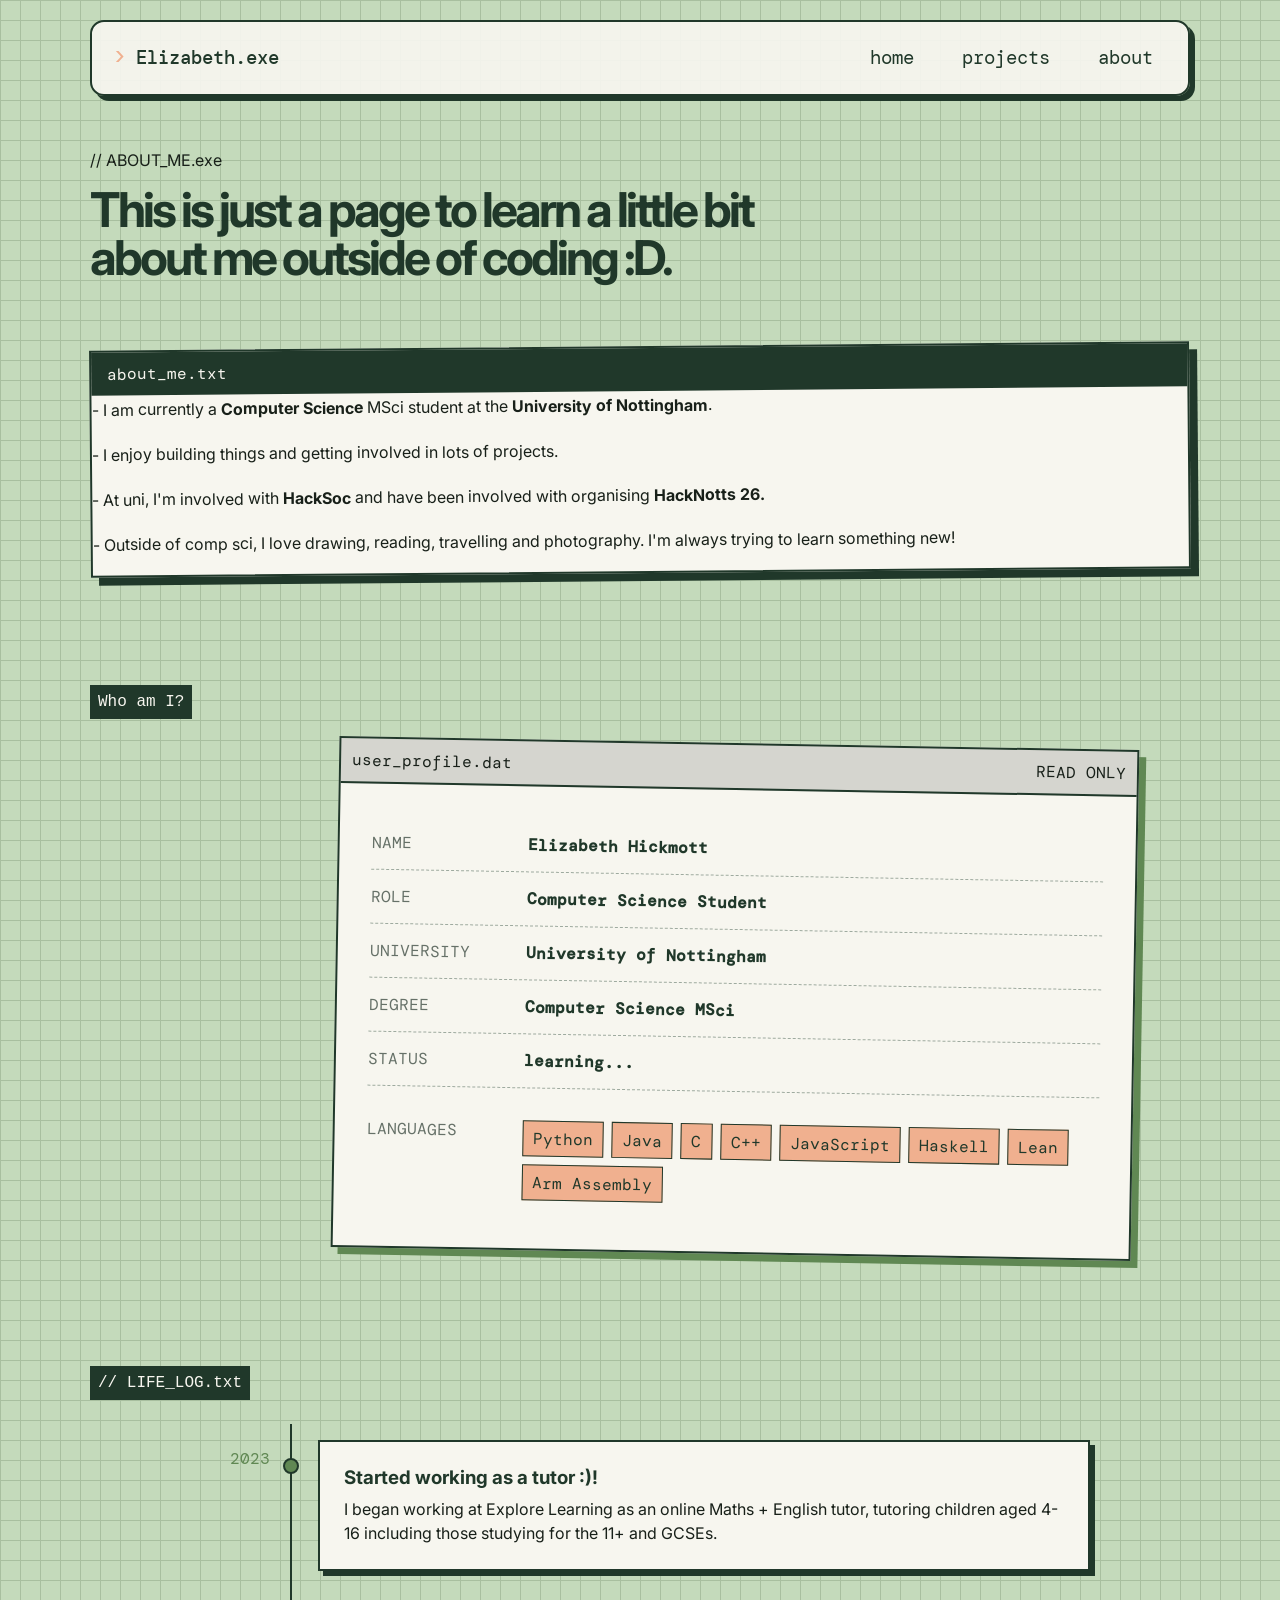
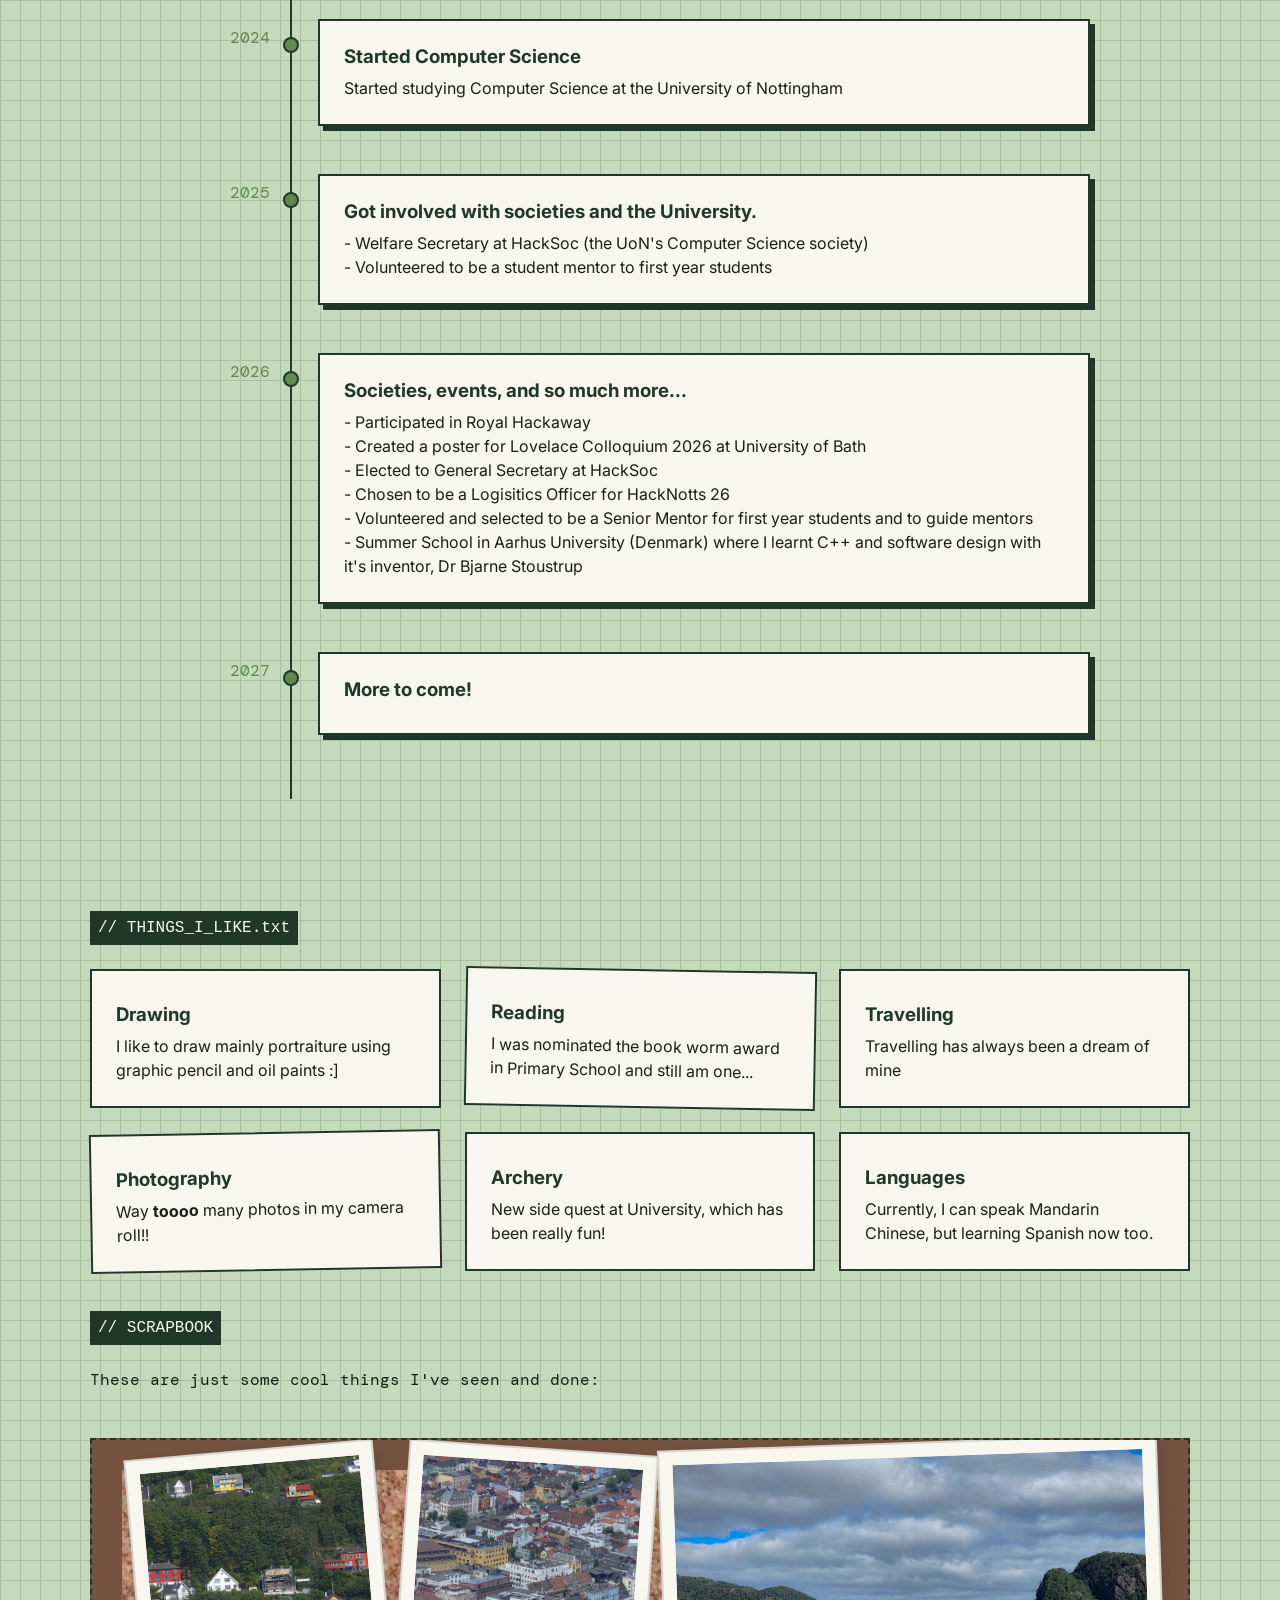
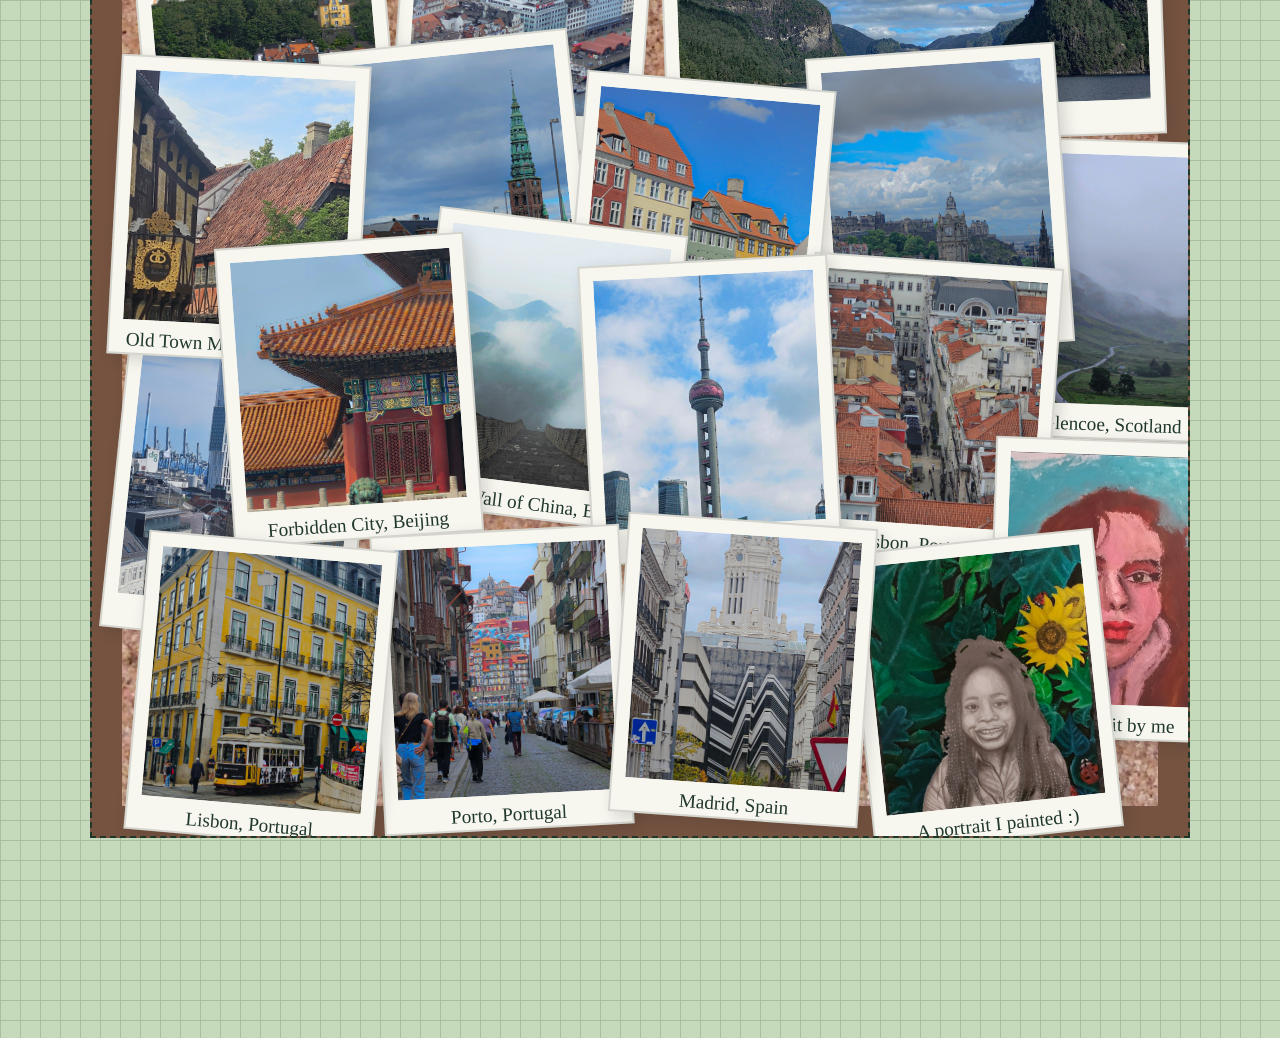
==== commit c7541bd4: "fix background and other things" ====
--- a/about.html
+++ b/about.html
@@ -16,7 +16,6 @@
                 <a href="website.html">home</a>
                 <a href="projects.html"> projects</a>
                 <a href="about.html"> about</a>
-                <a href="#">links</a>
             </nav>
 
         </header>
@@ -51,9 +50,6 @@
                 </div>
 
                 <div class="about-txt">
-                    <h2>
-                        Hiya, I'm Elizabeth! :D
-                    </h2>
 
                     <p>
                         - I am currently a <b>Computer Science</b> MSci student at the <b>University of Nottingham</b>.
@@ -68,7 +64,7 @@
                     </p>
 
                     <p>
-                        - Outside of comp sci, I love drawing, reading, travelling and photography. I'm also always trying to learn something new!
+                        - Outside of comp sci, I love drawing, reading, travelling and photography. I'm always trying to learn something new!
                     </p>
                 </div>
             </section>
@@ -76,7 +72,7 @@
 
             <section class="profile-section">
                 <div class="section-label">
-                    // USER_PROFILE.dat
+                    Who am I?
                 </div>
 
                 <div class="profile-card">
@@ -283,7 +279,7 @@
                 </div>
 
                 <p class="scrapbook-intro">
-                    These are just some cool things I've done:
+                    These are just some cool things I've seen and done:
                 </p>
 
 
--- a/style.css
+++ b/style.css
@@ -32,10 +32,8 @@
     background: var(--background);
     color: var(--text);
     font-family: 'Inter', sans-serif;
-
-    background-image: radial-gradient(rgba(32,56,42,0.12) 1px, transparent 1px);
-
-    background-size: 22px 22px;
+    background-image: linear-gradient(#a8bf9f 1px, transparent 1px), linear-gradient(to right, #a8bf9f 1px,var(--background) 1px);
+    background-size: 20px 20px;
 }
 
 a {
@@ -402,6 +400,21 @@
     padding: 2rem;
 }
 
+.project-photo {
+    max-height: 500px;
+    width: 100%;
+    overflow: hidden;
+    border-radius: 8px;
+    margin-bottom: 15px;
+}
+
+.project-photo img {
+    height: 100%;
+    width: 100%;
+    object-fit: cover;
+    display: block;
+}
+
 .project-num {
     font-family: 'DM Mono', monospace;
     font-size: 1.5rem;
@@ -516,7 +529,7 @@
 
 .about-heading .terminal-label {
     margin-bottom: 1rem;
-    color: var(--accent);
+   
 }
 
 .about-heading h1 {
@@ -547,11 +560,6 @@
     font-size: 1rem;
 }
 
-.about-txt h2 {
-    line-height: 1.8;
-    margin-bottom: 1rem;
-    color: var(--text);
-}
 
 .about-txt p {
     line-height: 1.8;
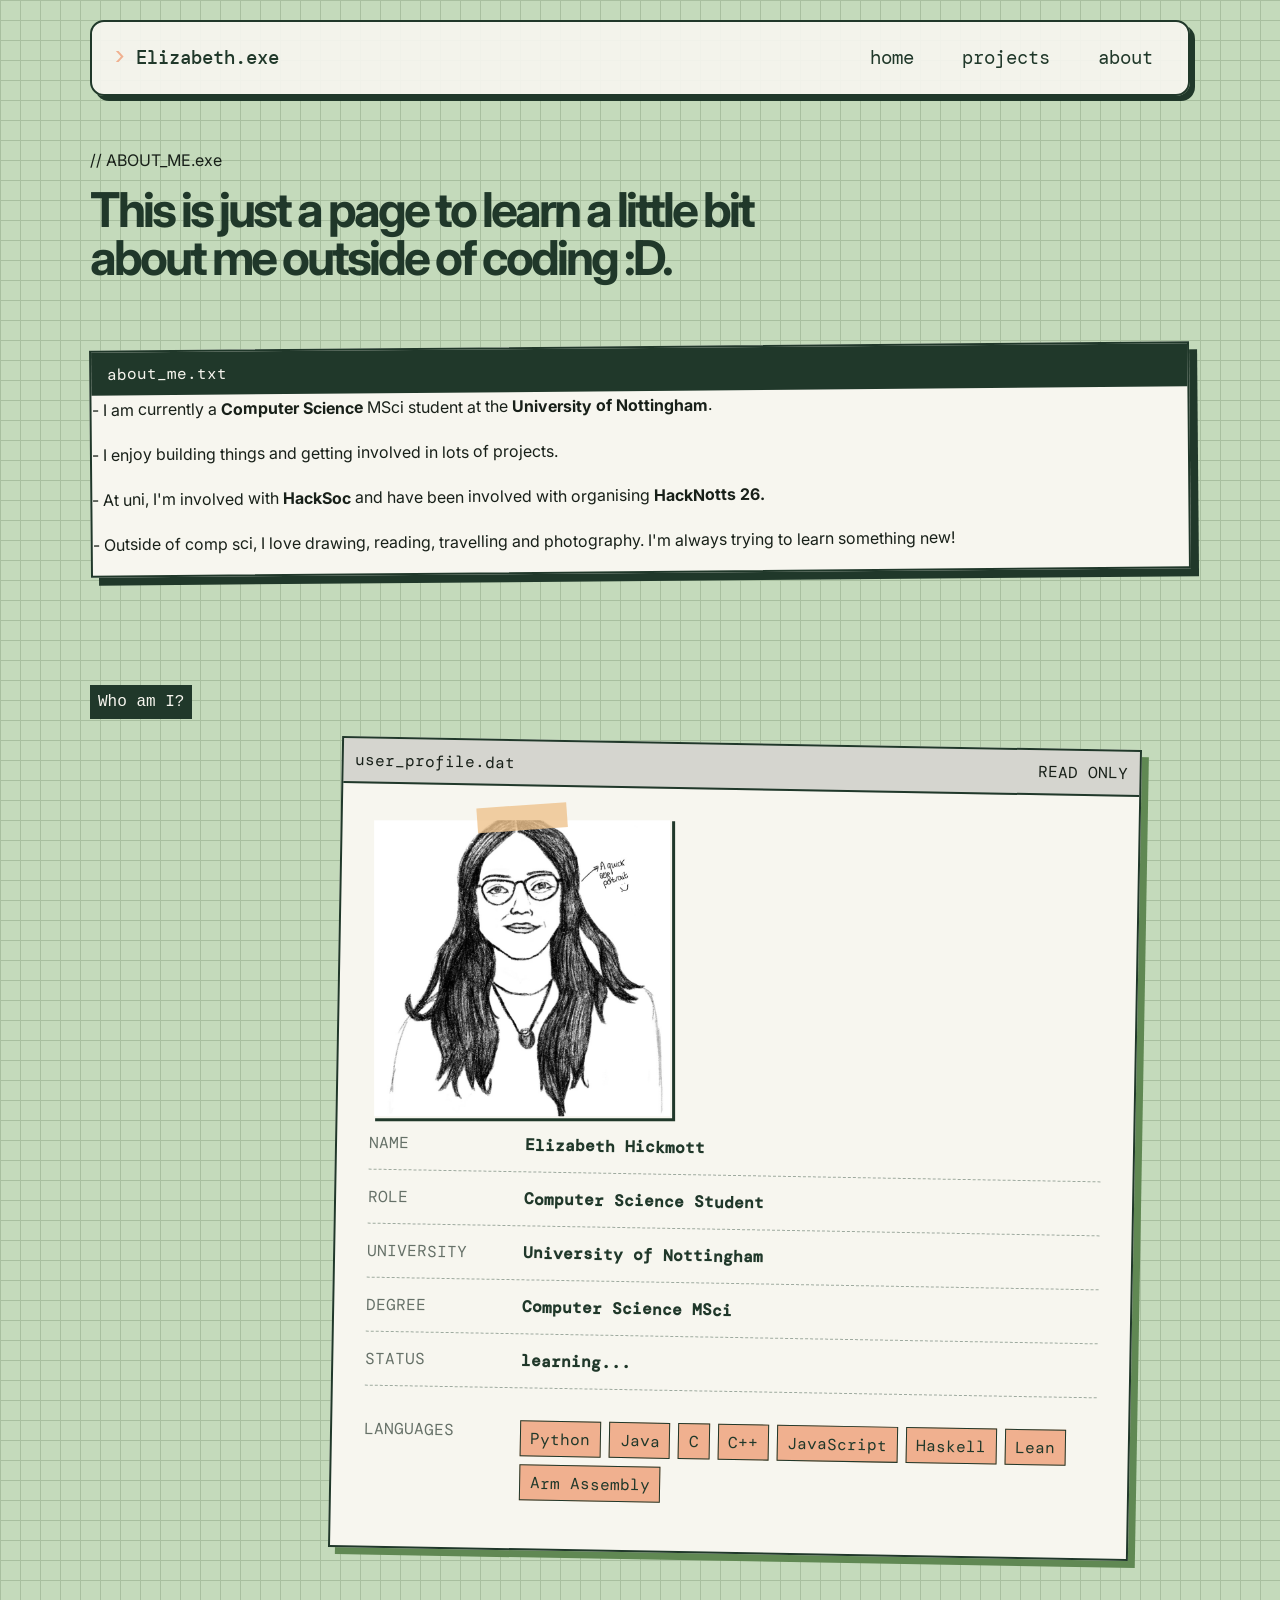
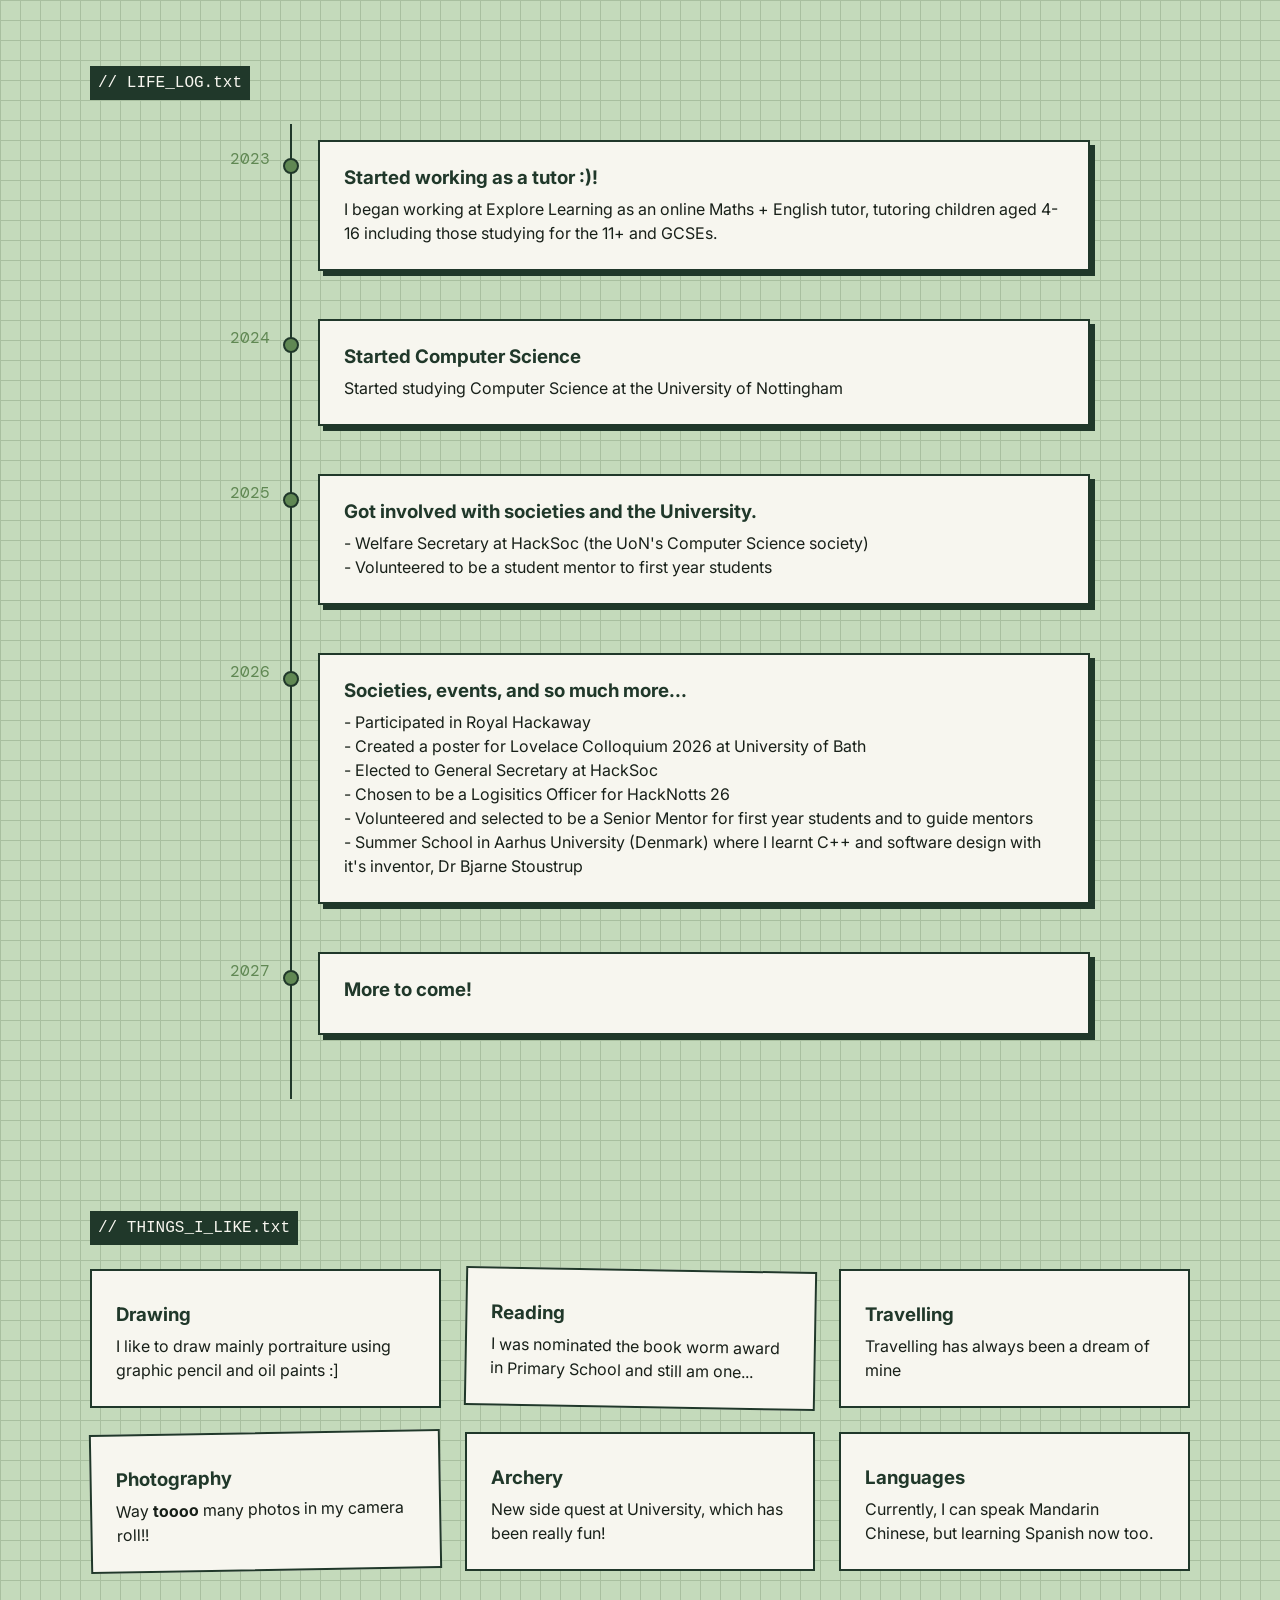
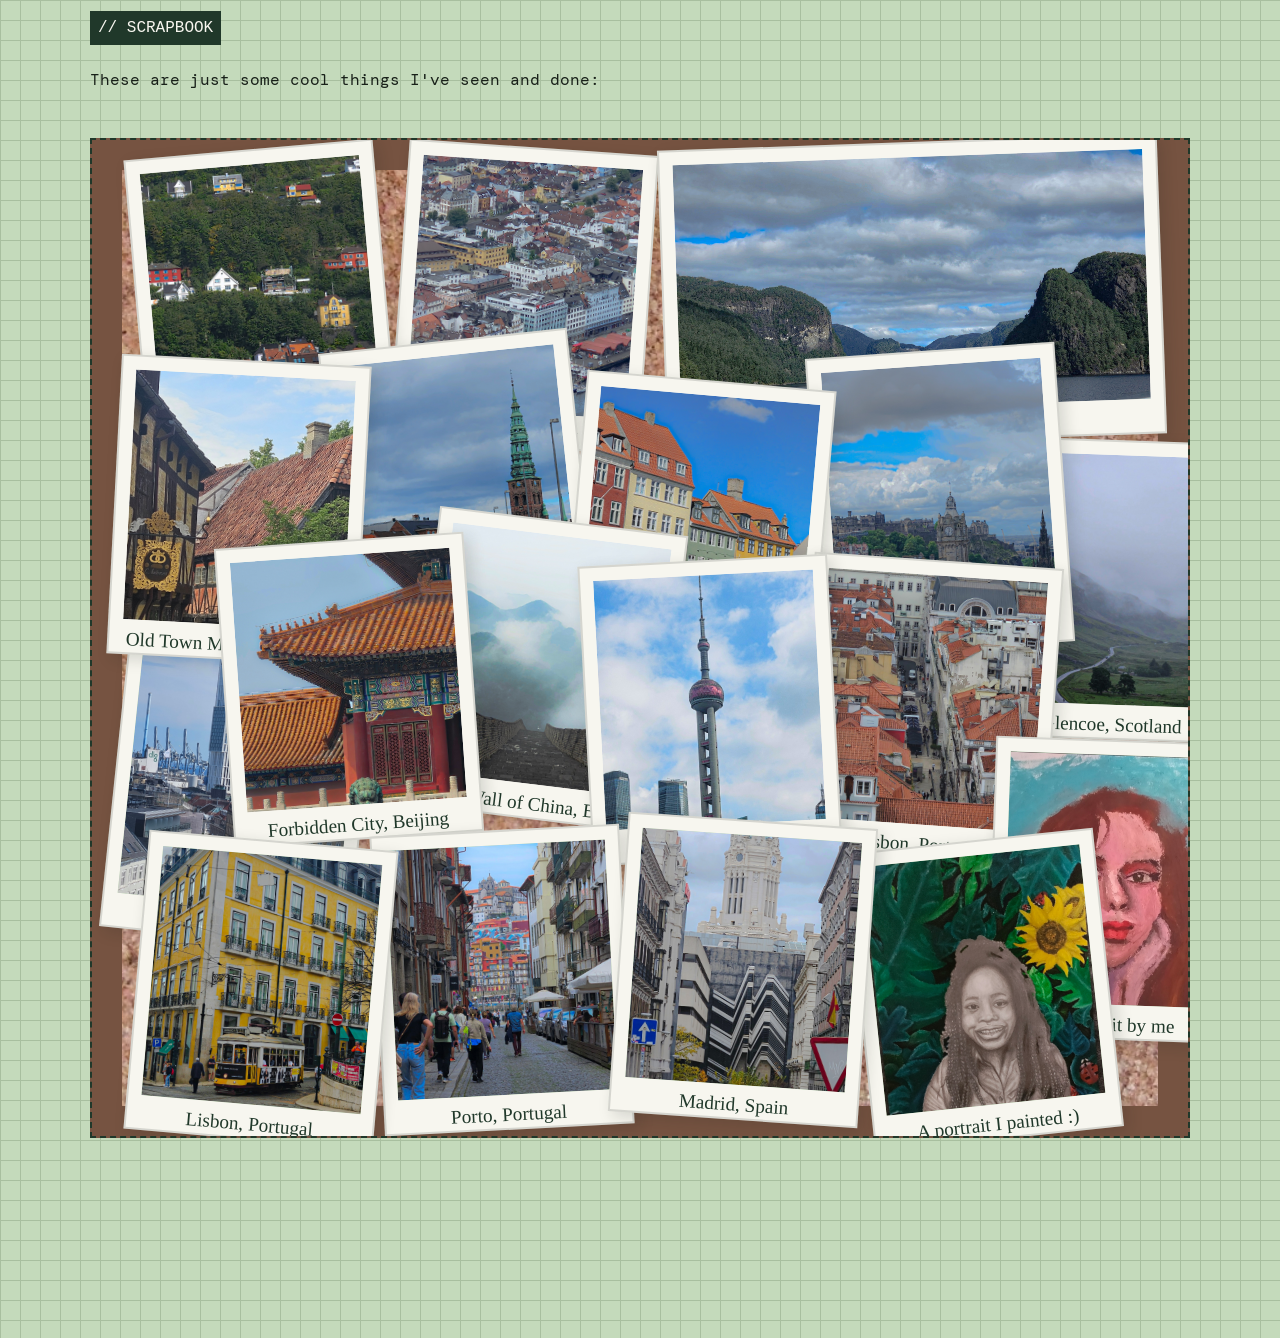
==== commit 643e62d2: "add a profile photo" ====
--- a/about.html
+++ b/about.html
@@ -86,7 +86,16 @@
                         </span>
                     </div>
 
+                    
+
                     <div class="profile-content">
+
+                        <div class="profile-photo">
+                            <div class="photo-image">
+                                <img src="images/selfPortrait.jpeg" alt="Self Portrait">          
+                            </div>               
+                         </div>
+
                         <div class="profile-row">
                             <span> NAME</span>
                             <strong>Elizabeth Hickmott</strong>
--- a/style.css
+++ b/style.css
@@ -607,6 +607,46 @@
     padding: 2rem;
 }
 
+.profile-photo{
+    height: 300px;
+    width: 300px;
+    transform: rotate(-1deg); 
+    border: 2px solid var(--paper);
+    box-shadow: 3px 3px 0 var(--forest);
+    position: relative;
+}
+
+.photo-image {
+    width: 100%;
+    height: 100%;
+    object-fit: cover;
+    display: block;
+}
+
+.photo-image img {
+    width: 100%;
+    height: 100%;
+    object-fit: cover;
+    display: block;
+    
+}
+
+.profile-photo::before{
+    content: "";
+    position: absolute;
+    width: 90px;
+    height: 25px;
+    background: rgba(239, 196, 142, 0.8);
+    top: -15px;
+    left: 50%;
+    transform: translateX(-50%) rotate(-4deg);
+    z-index: 2;
+}
+
+.profile-photo:hover {
+    transform: translateY(-6px) rotate(0deg);
+    box-shadow: 5px 5px 0 var(--accent);
+}
 
 .profile-row {
     display: grid;
@@ -617,6 +657,9 @@
     font-family: 'DM Mono', monospace;
     font-size: 1rem;
 }
+
+
+
 
 .profile-row span {
     color: var(--text-line);
